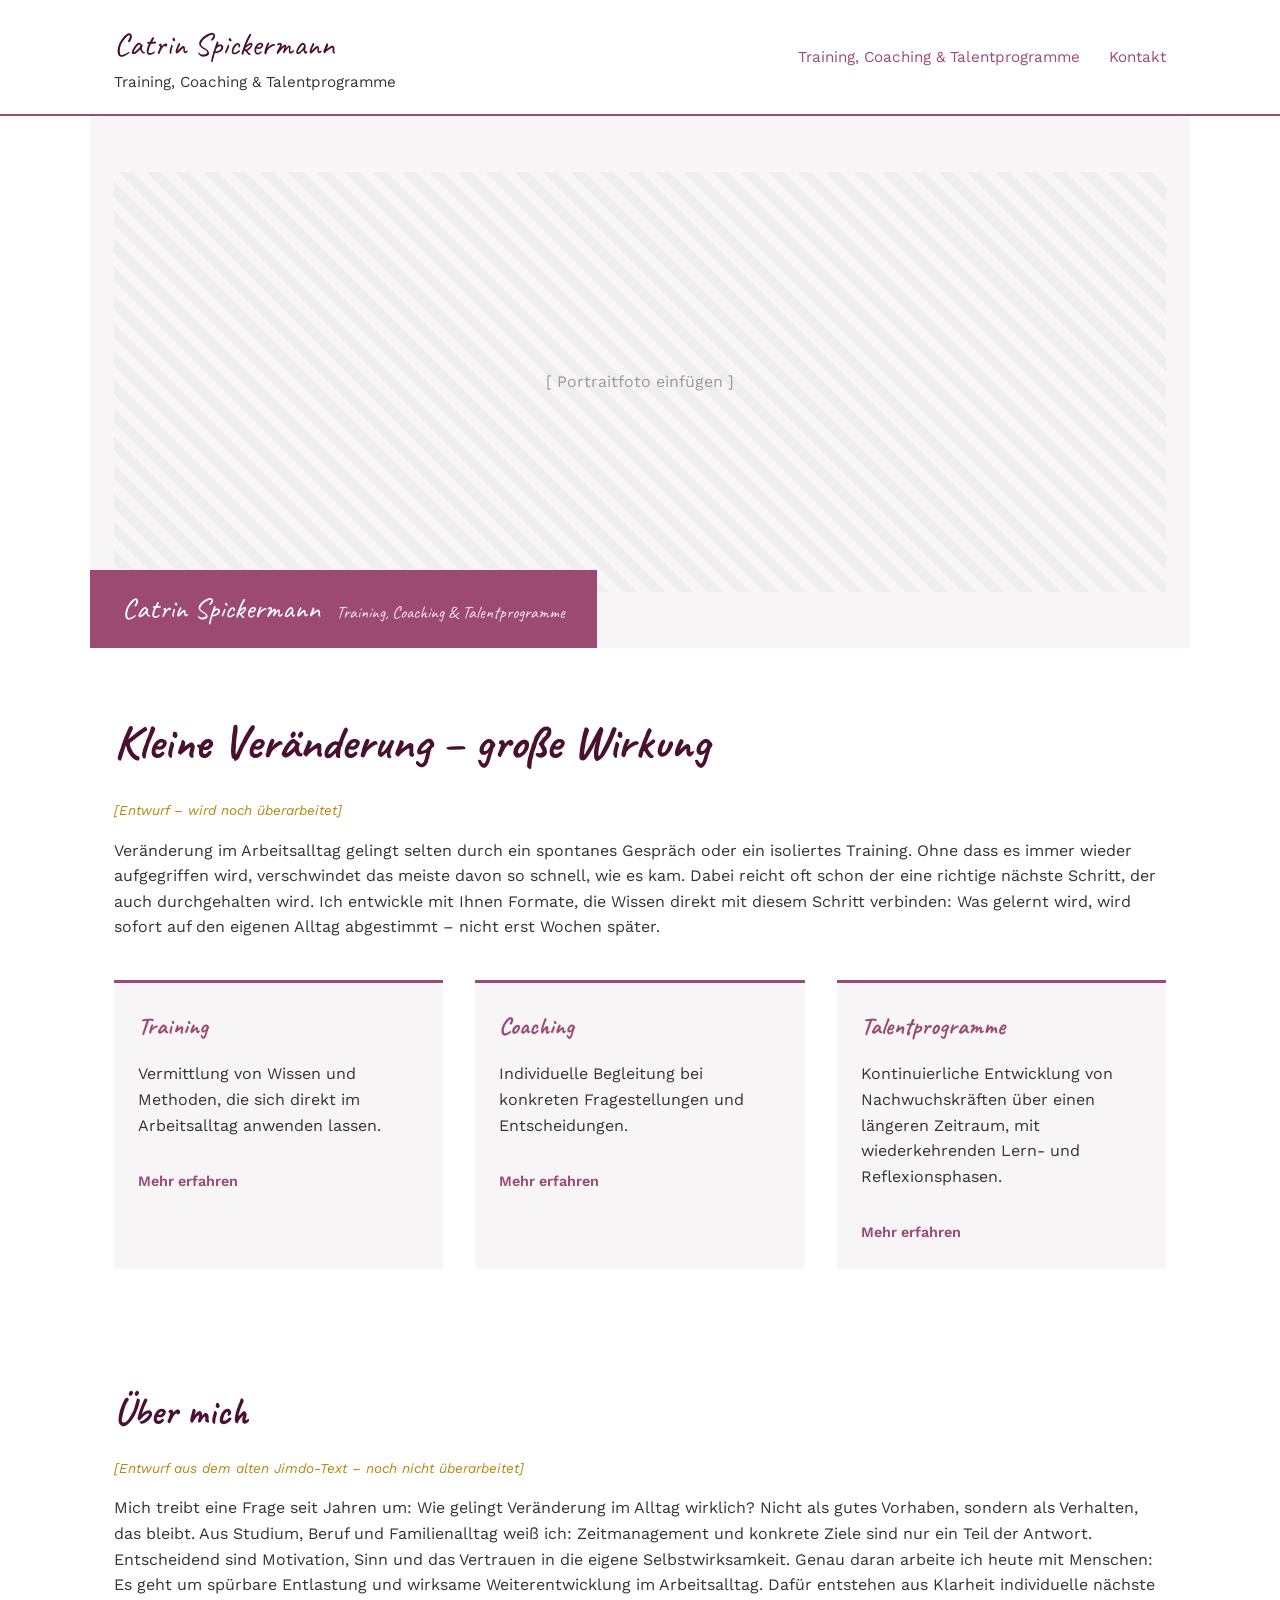
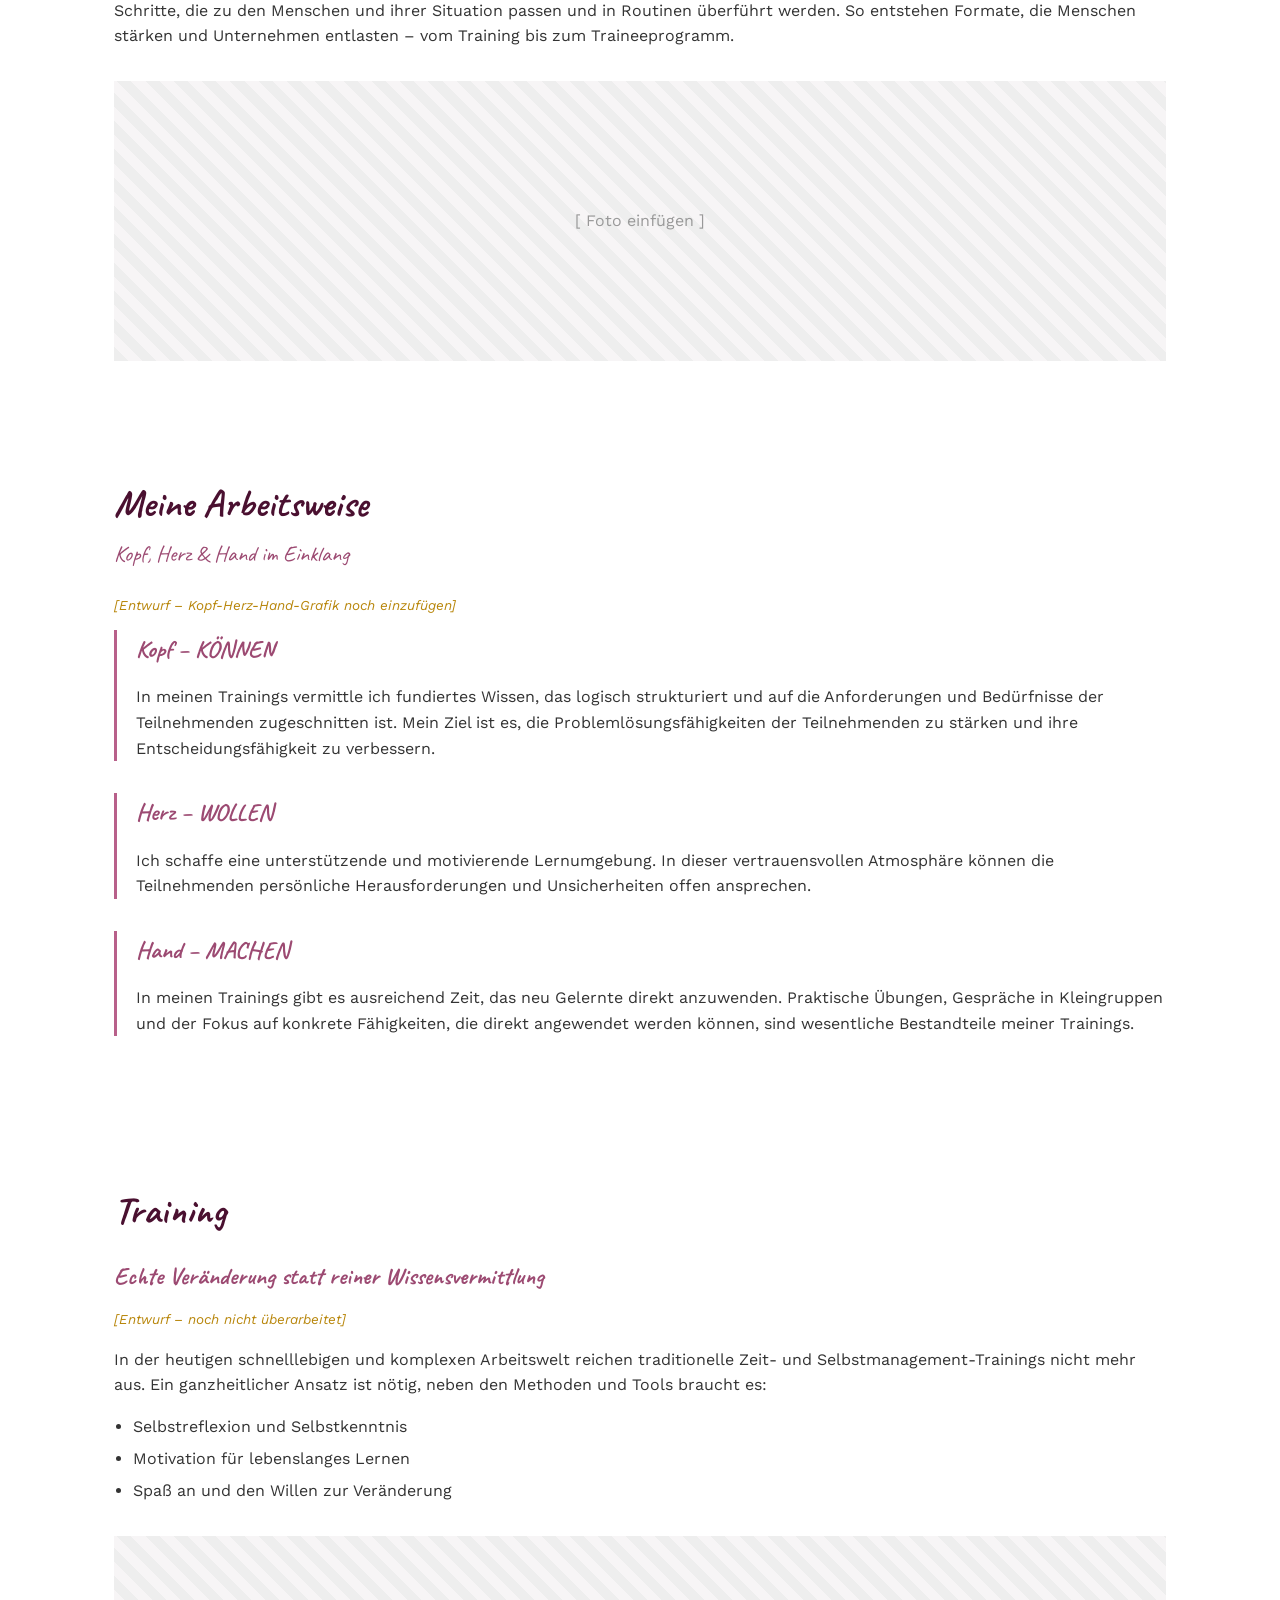
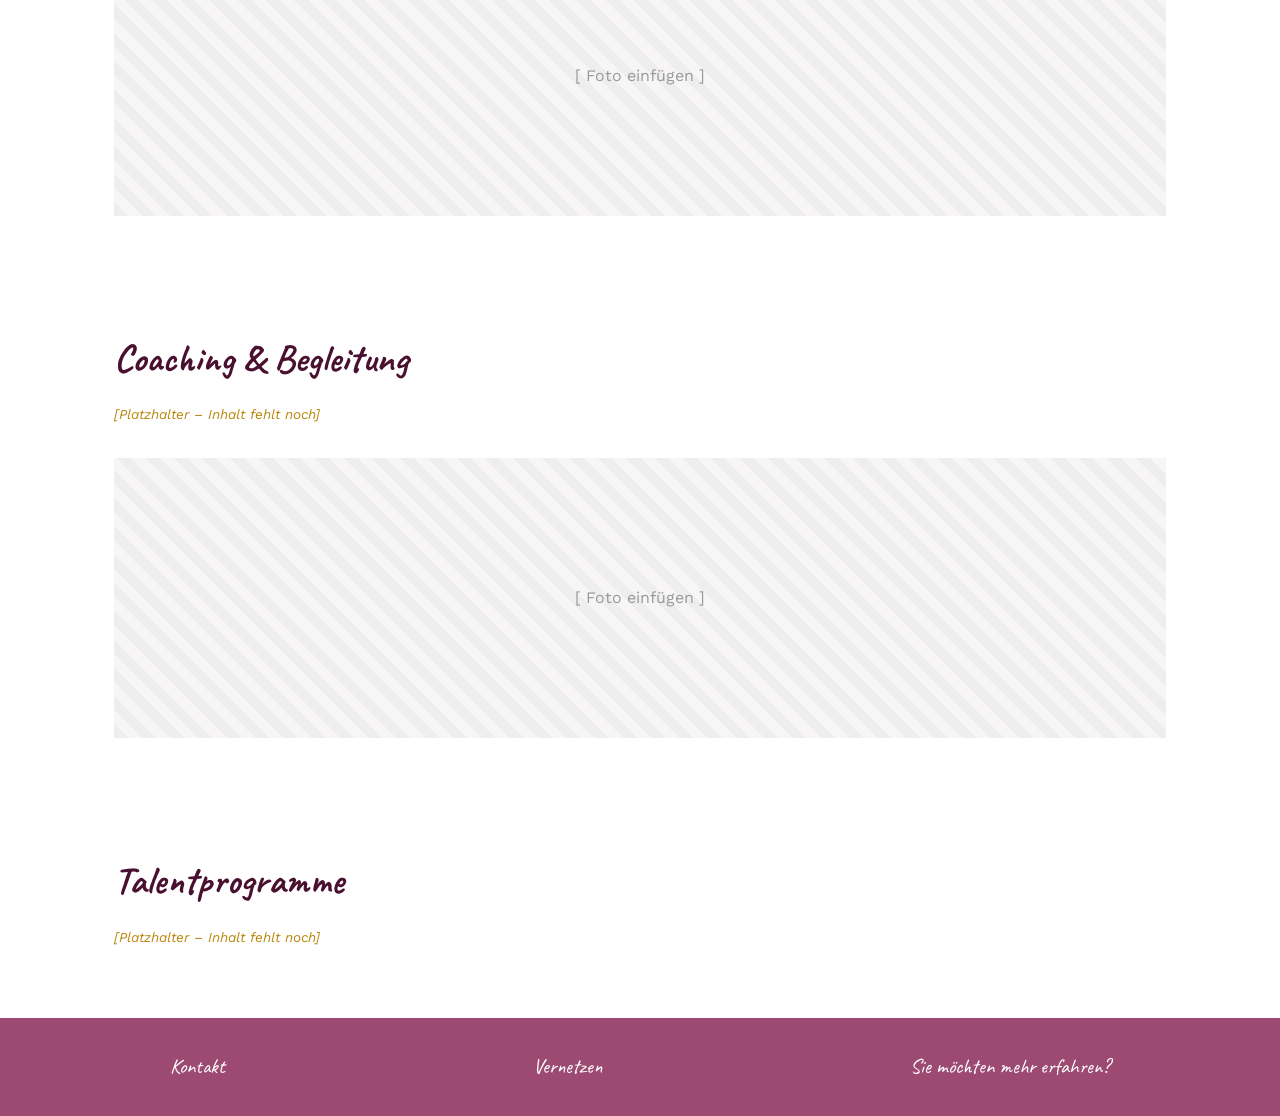
==== index.html @ 6b29d9f0 "Add files via upload" ====
<!DOCTYPE html>
<html lang="de">
<head>
<meta charset="UTF-8">
<meta name="viewport" content="width=device-width, initial-scale=1.0">
<title>Catrin Spickermann – Training, Coaching &amp; Talentprogramme</title>
<link rel="preconnect" href="https://fonts.googleapis.com">
<link rel="preconnect" href="https://fonts.gstatic.com" crossorigin>
<link href="https://fonts.googleapis.com/css2?family=Caveat:wght@600;700&family=Work+Sans:wght@400;500;600&display=swap" rel="stylesheet">
<link rel="stylesheet" href="style.css">
</head>
<body>

<header class="site-header">
  <div class="header-inner">
    <div class="logo">
      <span class="logo-name">Catrin Spickermann</span>
      <span class="logo-tagline">Training, Coaching &amp; Talentprogramme</span>
    </div>
    <nav>
      <a href="#angebot">Training, Coaching &amp; Talentprogramme</a>
      <a href="#kontakt">Kontakt</a>
    </nav>
  </div>
</header>

<section class="hero">
  <div class="hero-image-placeholder" aria-hidden="true">
    <span>[ Portraitfoto einfügen ]</span>
  </div>
  <div class="hero-caption">
    <span class="hero-name">Catrin Spickermann</span>
    <span class="hero-crumb">Training, Coaching &amp; Talentprogramme</span>
  </div>
</section>

<section class="intro" id="angebot">
  <h1>Kleine Veränderung – große Wirkung</h1>
  <p class="draft-note">[Entwurf – wird noch überarbeitet]</p>
  <p>
    Veränderung im Arbeitsalltag gelingt selten durch ein spontanes Gespräch oder ein isoliertes Training.
    Ohne dass es immer wieder aufgegriffen wird, verschwindet das meiste davon so schnell, wie es kam.
    Dabei reicht oft schon der eine richtige nächste Schritt, der auch durchgehalten wird.
    Ich entwickle mit Ihnen Formate, die Wissen direkt mit diesem Schritt verbinden:
    Was gelernt wird, wird sofort auf den eigenen Alltag abgestimmt – nicht erst Wochen später.
  </p>

  <div class="teaser-row">
    <div class="teaser">
      <h3>Training</h3>
      <p>Vermittlung von Wissen und Methoden, die sich direkt im Arbeitsalltag anwenden lassen.</p>
      <a href="#training">Mehr erfahren</a>
    </div>
    <div class="teaser">
      <h3>Coaching</h3>
      <p>Individuelle Begleitung bei konkreten Fragestellungen und Entscheidungen.</p>
      <a href="#coaching">Mehr erfahren</a>
    </div>
    <div class="teaser">
      <h3>Talentprogramme</h3>
      <p>Kontinuierliche Entwicklung von Nachwuchskräften über einen längeren Zeitraum, mit wiederkehrenden Lern- und Reflexionsphasen.</p>
      <a href="#talentprogramme">Mehr erfahren</a>
    </div>
  </div>
</section>

<section class="ueber-mich" id="ueber-mich">
  <h2>Über mich</h2>
  <p class="draft-note">[Entwurf aus dem alten Jimdo-Text – noch nicht überarbeitet]</p>
  <p>
    Mich treibt eine Frage seit Jahren um: Wie gelingt Veränderung im Alltag wirklich?
    Nicht als gutes Vorhaben, sondern als Verhalten, das bleibt.
    Aus Studium, Beruf und Familienalltag weiß ich: Zeitmanagement und konkrete Ziele sind nur ein Teil der Antwort.
    Entscheidend sind Motivation, Sinn und das Vertrauen in die eigene Selbstwirksamkeit.
    Genau daran arbeite ich heute mit Menschen: Es geht um spürbare Entlastung und wirksame Weiterentwicklung im Arbeitsalltag.
    Dafür entstehen aus Klarheit individuelle nächste Schritte, die zu den Menschen und ihrer Situation passen und in Routinen überführt werden.
    So entstehen Formate, die Menschen stärken und Unternehmen entlasten – vom Training bis zum Traineeprogramm.
  </p>
  <div class="image-placeholder" aria-hidden="true"><span>[ Foto einfügen ]</span></div>
</section>

<section class="arbeitsweise" id="arbeitsweise">
  <h2>Meine Arbeitsweise</h2>
  <p class="subtitle">Kopf, Herz &amp; Hand im Einklang</p>
  <p class="draft-note">[Entwurf – Kopf-Herz-Hand-Grafik noch einzufügen]</p>

  <div class="khh-block">
    <h3>Kopf – KÖNNEN</h3>
    <p>In meinen Trainings vermittle ich fundiertes Wissen, das logisch strukturiert und auf die Anforderungen und Bedürfnisse der Teilnehmenden zugeschnitten ist. Mein Ziel ist es, die Problemlösungsfähigkeiten der Teilnehmenden zu stärken und ihre Entscheidungsfähigkeit zu verbessern.</p>
  </div>
  <div class="khh-block">
    <h3>Herz – WOLLEN</h3>
    <p>Ich schaffe eine unterstützende und motivierende Lernumgebung. In dieser vertrauensvollen Atmosphäre können die Teilnehmenden persönliche Herausforderungen und Unsicherheiten offen ansprechen.</p>
  </div>
  <div class="khh-block">
    <h3>Hand – MACHEN</h3>
    <p>In meinen Trainings gibt es ausreichend Zeit, das neu Gelernte direkt anzuwenden. Praktische Übungen, Gespräche in Kleingruppen und der Fokus auf konkrete Fähigkeiten, die direkt angewendet werden können, sind wesentliche Bestandteile meiner Trainings.</p>
  </div>
</section>

<section class="training" id="training">
  <h2>Training</h2>
  <h3>Echte Veränderung statt reiner Wissensvermittlung</h3>
  <p class="draft-note">[Entwurf – noch nicht überarbeitet]</p>
  <p>
    In der heutigen schnelllebigen und komplexen Arbeitswelt reichen traditionelle Zeit- und Selbstmanagement-Trainings nicht mehr aus.
    Ein ganzheitlicher Ansatz ist nötig, neben den Methoden und Tools braucht es:
  </p>
  <ul>
    <li>Selbstreflexion und Selbstkenntnis</li>
    <li>Motivation für lebenslanges Lernen</li>
    <li>Spaß an und den Willen zur Veränderung</li>
  </ul>
  <div class="image-placeholder" aria-hidden="true"><span>[ Foto einfügen ]</span></div>
</section>

<section class="coaching" id="coaching">
  <h2>Coaching &amp; Begleitung</h2>
  <p class="draft-note">[Platzhalter – Inhalt fehlt noch]</p>
  <div class="image-placeholder" aria-hidden="true"><span>[ Foto einfügen ]</span></div>
</section>

<section class="talentprogramme" id="talentprogramme">
  <h2>Talentprogramme</h2>
  <p class="draft-note">[Platzhalter – Inhalt fehlt noch]</p>
</section>

<footer class="site-footer" id="kontakt">
  <a href="#">Kontakt</a>
  <a href="#">Vernetzen</a>
  <a href="#">Sie möchten mehr erfahren?</a>
</footer>

</body>
</html>
---- style.css ----
:root {
  --plum: #4a1030;
  --mauve: #9c4a72;
  --mauve-light: #b8608a;
  --text: #333333;
  --bg: #ffffff;
  --bg-soft: #f7f5f6;
  --draft: #b8860b;
}

* { box-sizing: border-box; }

body {
  margin: 0;
  font-family: 'Work Sans', sans-serif;
  color: var(--text);
  background: var(--bg);
  line-height: 1.6;
}

h1, h2, h3 {
  font-family: 'Caveat', cursive;
  color: var(--plum);
  font-weight: 700;
  margin: 0 0 0.4em 0;
}

h1 { font-size: 3rem; }
h2 { font-size: 2.4rem; }
h3 { font-size: 1.5rem; color: var(--mauve); }

.draft-note {
  color: var(--draft);
  font-family: 'Work Sans', sans-serif;
  font-size: 0.85rem;
  font-style: italic;
  margin-bottom: 1em;
}

/* Header */
.site-header {
  border-bottom: 2px solid var(--mauve);
}
.header-inner {
  max-width: 1100px;
  margin: 0 auto;
  padding: 1.2rem 1.5rem;
  display: flex;
  justify-content: space-between;
  align-items: center;
  flex-wrap: wrap;
  gap: 1rem;
}
.logo-name {
  display: block;
  font-family: 'Caveat', cursive;
  font-size: 2rem;
  color: var(--plum);
}
.logo-tagline {
  display: block;
  font-size: 0.95rem;
  color: var(--text);
}
nav a {
  color: var(--mauve);
  text-decoration: none;
  margin-left: 1.5rem;
  font-size: 0.95rem;
}
nav a:first-child { margin-left: 0; }
nav a:hover { text-decoration: underline; }

/* Hero */
.hero {
  position: relative;
  background: var(--bg-soft);
}
.hero-image-placeholder {
  height: 420px;
  display: flex;
  align-items: center;
  justify-content: center;
  background: repeating-linear-gradient(45deg, #eee, #eee 10px, #f7f5f6 10px, #f7f5f6 20px);
  color: #999;
  font-family: 'Work Sans', sans-serif;
}
.hero-caption {
  position: absolute;
  bottom: 0;
  left: 0;
  background: var(--mauve);
  color: white;
  padding: 1rem 2rem;
  display: flex;
  gap: 1rem;
  align-items: baseline;
  font-family: 'Caveat', cursive;
}
.hero-name { font-size: 1.8rem; }
.hero-crumb { font-size: 1.1rem; opacity: 0.85; }

/* Generic sections */
section {
  max-width: 1100px;
  margin: 0 auto;
  padding: 3.5rem 1.5rem;
}
.intro { text-align: left; }
.subtitle {
  font-family: 'Caveat', cursive;
  color: var(--mauve);
  font-size: 1.4rem;
  margin-top: -0.6em;
}

/* Teaser row */
.teaser-row {
  display: flex;
  gap: 2rem;
  margin-top: 2.5rem;
  flex-wrap: wrap;
}
.teaser {
  flex: 1 1 260px;
  background: var(--bg-soft);
  border-top: 3px solid var(--mauve);
  padding: 1.5rem;
}
.teaser h3 { margin-bottom: 0.5em; }
.teaser a {
  display: inline-block;
  margin-top: 1rem;
  color: var(--mauve);
  font-weight: 600;
  text-decoration: none;
  font-size: 0.9rem;
}
.teaser a:hover { text-decoration: underline; }

/* Kopf-Herz-Hand blocks */
.khh-block {
  margin-bottom: 2rem;
  padding-left: 1.2rem;
  border-left: 3px solid var(--mauve-light);
}

/* Image placeholders within sections */
.image-placeholder {
  height: 280px;
  margin-top: 2rem;
  display: flex;
  align-items: center;
  justify-content: center;
  background: repeating-linear-gradient(45deg, #eee, #eee 10px, #f7f5f6 10px, #f7f5f6 20px);
  color: #999;
}

ul { padding-left: 1.2rem; }
li { margin-bottom: 0.4em; }

/* Footer */
.site-footer {
  background: var(--mauve);
  color: white;
  display: flex;
  justify-content: space-around;
  flex-wrap: wrap;
  gap: 1rem;
  padding: 2rem 1.5rem;
  font-family: 'Caveat', cursive;
  font-size: 1.3rem;
}
.site-footer a {
  color: white;
  text-decoration: none;
}
.site-footer a:hover { text-decoration: underline; }

/* Responsive */
@media (max-width: 640px) {
  h1 { font-size: 2.2rem; }
  h2 { font-size: 1.9rem; }
  .hero-caption {
    flex-direction: column;
    gap: 0.2rem;
  }
}
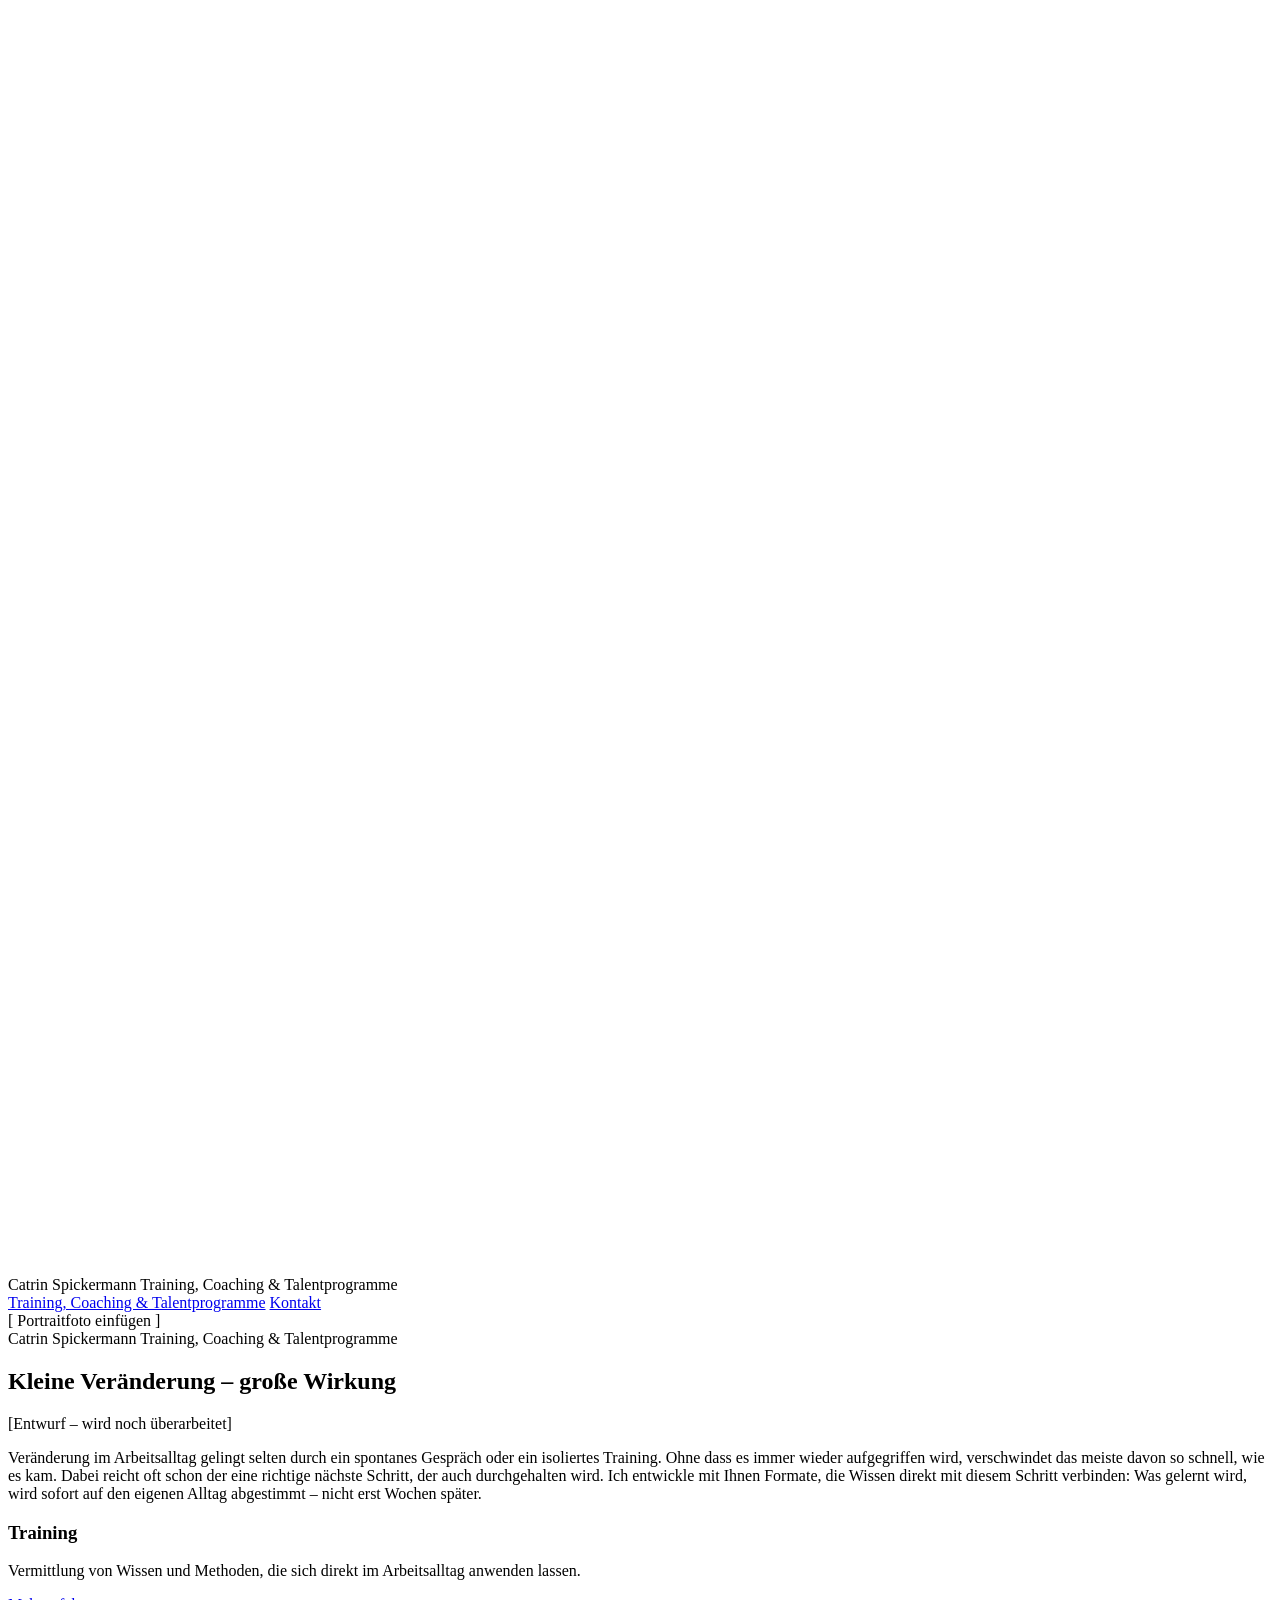
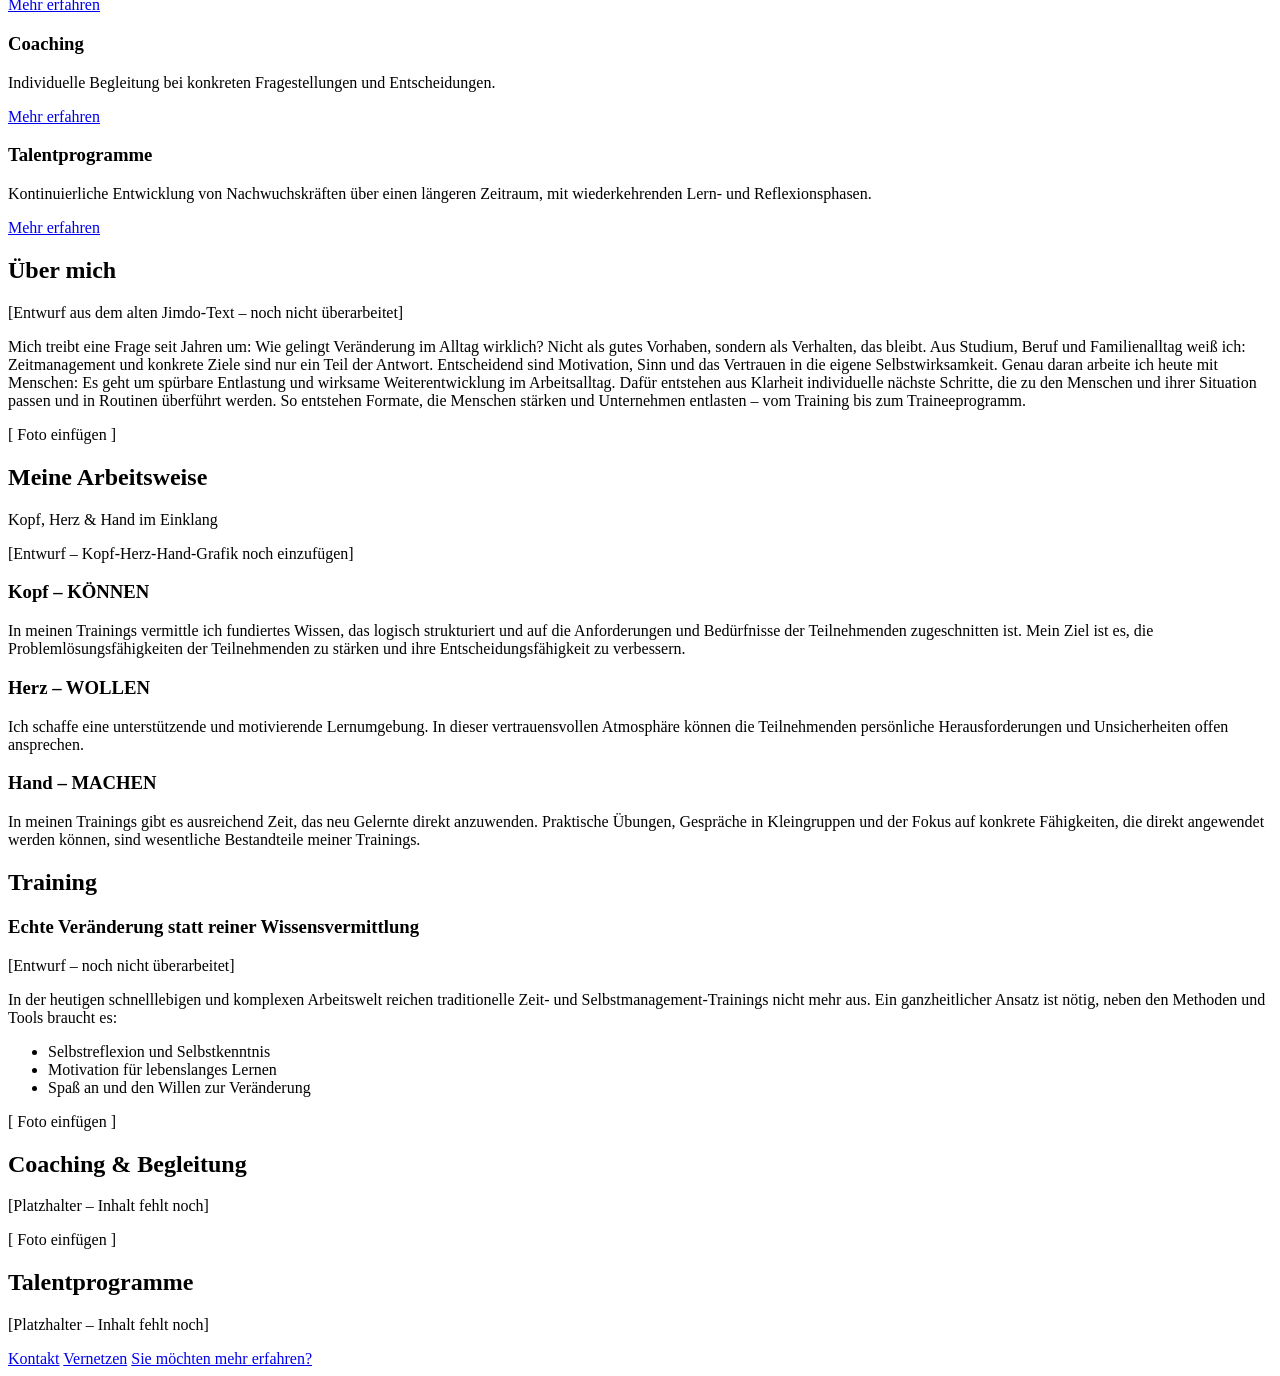
==== commit 3e682d6f: "Rename index (3).html to index.html" ====
--- a/index.html
+++ b/index.html
@@ -6,7 +6,7 @@
 <title>Catrin Spickermann – Training, Coaching &amp; Talentprogramme</title>
 <link rel="preconnect" href="https://fonts.googleapis.com">
 <link rel="preconnect" href="https://fonts.gstatic.com" crossorigin>
-<link href="https://fonts.googleapis.com/css2?family=Caveat:wght@600;700&family=Work+Sans:wght@400;500;600&display=swap" rel="stylesheet">
+<link href="https://fonts.googleapis.com/css2?family=Allura&family=Caveat:wght@600;700&family=Work+Sans:wght@400;500;600&display=swap" rel="stylesheet">
 <link rel="stylesheet" href="style.css">
 </head>
 <body>
@@ -14,8 +14,17 @@
 <header class="site-header">
   <div class="header-inner">
     <div class="logo">
-      <span class="logo-name">Catrin Spickermann</span>
-      <span class="logo-tagline">Training, Coaching &amp; Talentprogramme</span>
+      <svg class="logo-mark" viewBox="0 0 100 100" xmlns="http://www.w3.org/2000/svg" aria-hidden="true">
+        <g fill="none" stroke-width="6" stroke-linecap="round">
+          <path stroke="var(--plum)" d="M50 12 C 20 12, 20 55, 50 55 C 80 55, 80 12, 50 12 Z"/>
+          <path stroke="var(--mauve)" d="M50 12 C 50 42, 14 62, 29 88 C 44 114, 74 96, 74 66 C 74 42, 63 22, 50 12 Z" transform="rotate(120 50 55)"/>
+          <path stroke="var(--mauve-light)" d="M50 12 C 50 42, 14 62, 29 88 C 44 114, 74 96, 74 66 C 74 42, 63 22, 50 12 Z" transform="rotate(240 50 55)"/>
+        </g>
+      </svg>
+      <span class="logo-text">
+        <span class="logo-name">Catrin Spickermann</span>
+        <span class="logo-tagline">Training, Coaching &amp; Talentprogramme</span>
+      </span>
     </div>
     <nav>
       <a href="#angebot">Training, Coaching &amp; Talentprogramme</a>
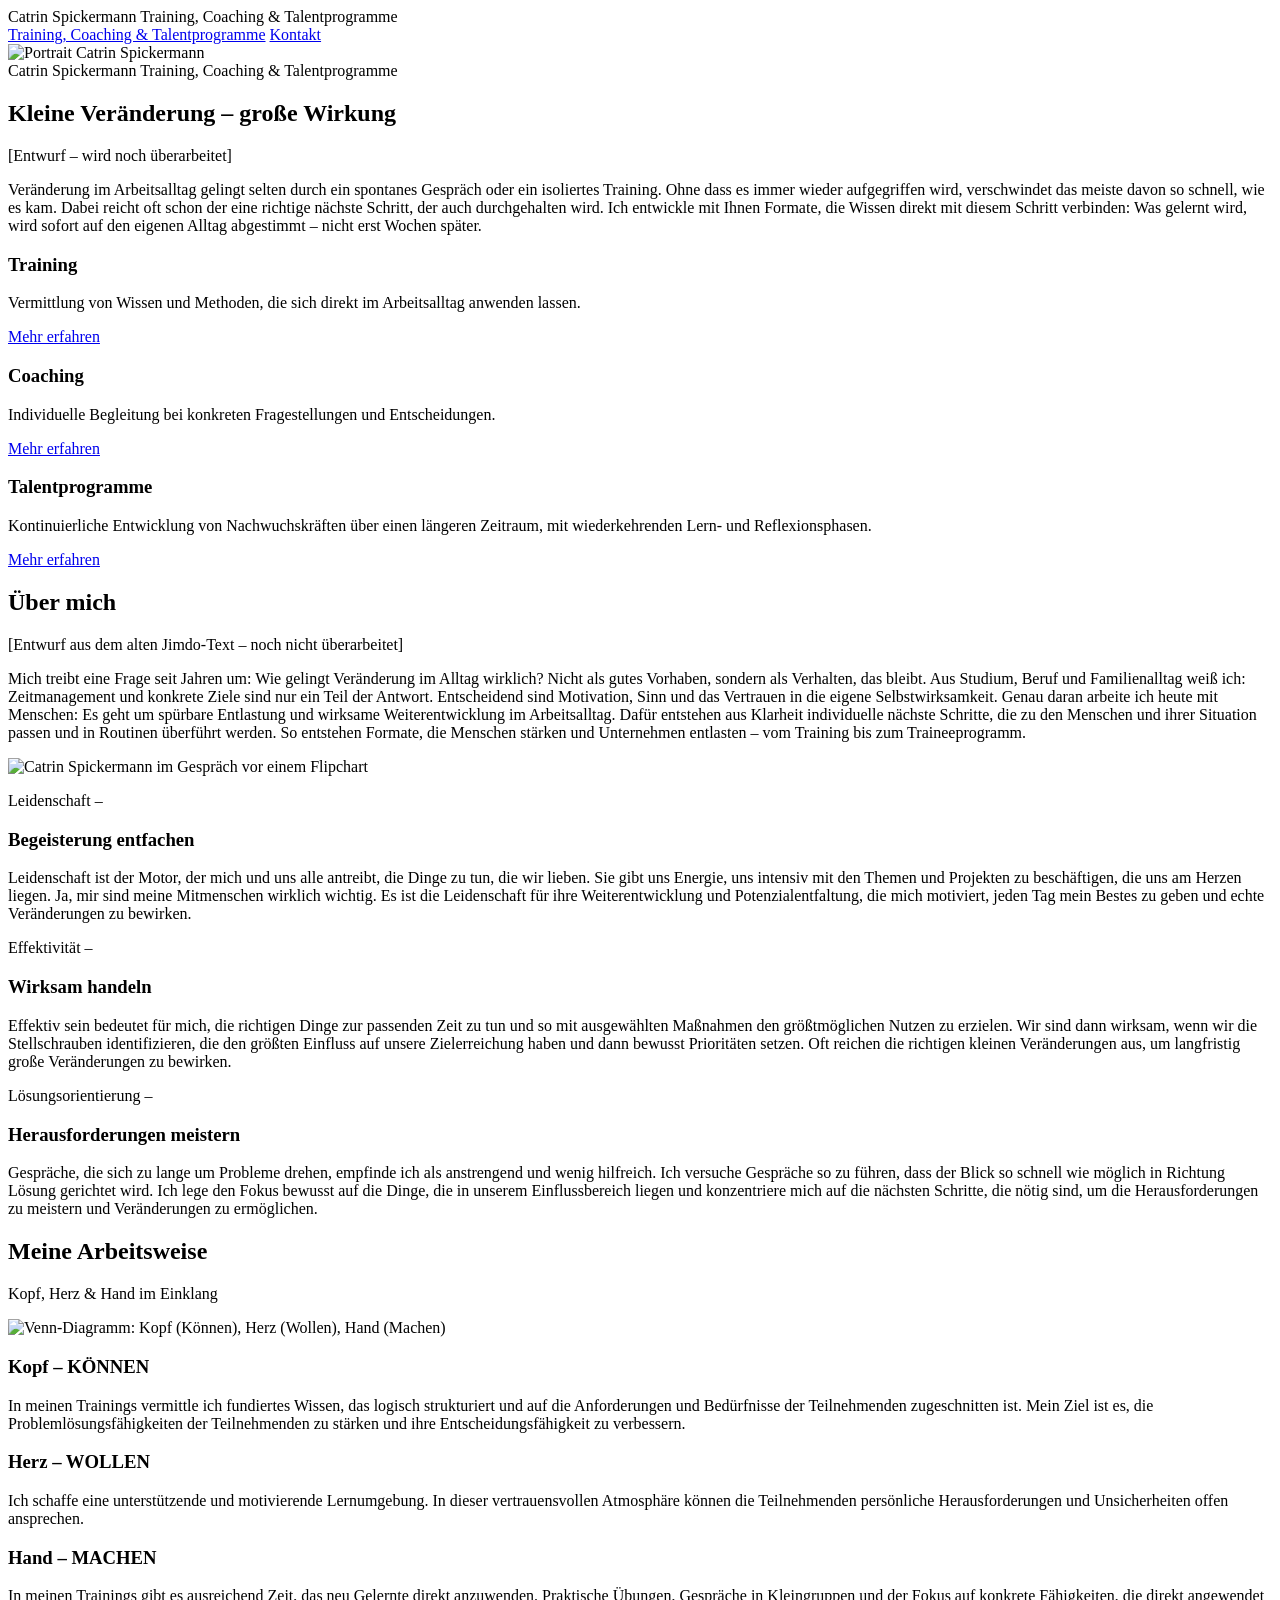
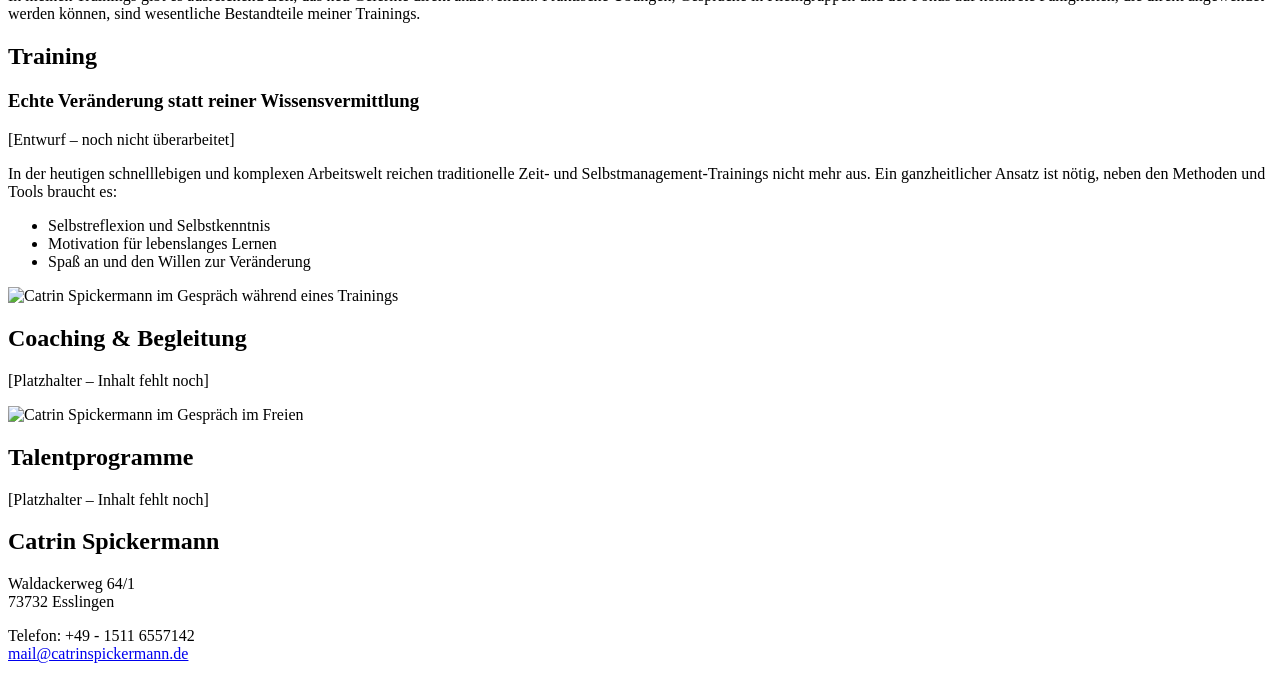
==== commit 998c09be: "Rename index (4).html to index.html" ====
--- a/index.html
+++ b/index.html
@@ -6,7 +6,7 @@
 <title>Catrin Spickermann – Training, Coaching &amp; Talentprogramme</title>
 <link rel="preconnect" href="https://fonts.googleapis.com">
 <link rel="preconnect" href="https://fonts.gstatic.com" crossorigin>
-<link href="https://fonts.googleapis.com/css2?family=Allura&family=Caveat:wght@600;700&family=Work+Sans:wght@400;500;600&display=swap" rel="stylesheet">
+<link href="https://fonts.googleapis.com/css2?family=Caveat:wght@600;700&family=Crimson+Text:ital@0;1&family=Quicksand:wght@400;500;600;700&display=swap" rel="stylesheet">
 <link rel="stylesheet" href="style.css">
 </head>
 <body>
@@ -14,13 +14,6 @@
 <header class="site-header">
   <div class="header-inner">
     <div class="logo">
-      <svg class="logo-mark" viewBox="0 0 100 100" xmlns="http://www.w3.org/2000/svg" aria-hidden="true">
-        <g fill="none" stroke-width="6" stroke-linecap="round">
-          <path stroke="var(--plum)" d="M50 12 C 20 12, 20 55, 50 55 C 80 55, 80 12, 50 12 Z"/>
-          <path stroke="var(--mauve)" d="M50 12 C 50 42, 14 62, 29 88 C 44 114, 74 96, 74 66 C 74 42, 63 22, 50 12 Z" transform="rotate(120 50 55)"/>
-          <path stroke="var(--mauve-light)" d="M50 12 C 50 42, 14 62, 29 88 C 44 114, 74 96, 74 66 C 74 42, 63 22, 50 12 Z" transform="rotate(240 50 55)"/>
-        </g>
-      </svg>
       <span class="logo-text">
         <span class="logo-name">Catrin Spickermann</span>
         <span class="logo-tagline">Training, Coaching &amp; Talentprogramme</span>
@@ -34,9 +27,7 @@
 </header>
 
 <section class="hero">
-  <div class="hero-image-placeholder" aria-hidden="true">
-    <span>[ Portraitfoto einfügen ]</span>
-  </div>
+  <img class="hero-image" src="images/hero.jpg" alt="Portrait Catrin Spickermann">
   <div class="hero-caption">
     <span class="hero-name">Catrin Spickermann</span>
     <span class="hero-crumb">Training, Coaching &amp; Talentprogramme</span>
@@ -85,13 +76,31 @@
     Dafür entstehen aus Klarheit individuelle nächste Schritte, die zu den Menschen und ihrer Situation passen und in Routinen überführt werden.
     So entstehen Formate, die Menschen stärken und Unternehmen entlasten – vom Training bis zum Traineeprogramm.
   </p>
-  <div class="image-placeholder" aria-hidden="true"><span>[ Foto einfügen ]</span></div>
+  <img class="section-image" src="images/ueber-mich.jpg" alt="Catrin Spickermann im Gespräch vor einem Flipchart">
+
+  <div class="value-row">
+    <div class="value">
+      <p class="eyebrow">Leidenschaft –</p>
+      <h3>Begeisterung entfachen</h3>
+      <p>Leidenschaft ist der Motor, der mich und uns alle antreibt, die Dinge zu tun, die wir lieben. Sie gibt uns Energie, uns intensiv mit den Themen und Projekten zu beschäftigen, die uns am Herzen liegen. Ja, mir sind meine Mitmenschen wirklich wichtig. Es ist die Leidenschaft für ihre Weiterentwicklung und Potenzialentfaltung, die mich motiviert, jeden Tag mein Bestes zu geben und echte Veränderungen zu bewirken.</p>
+    </div>
+    <div class="value">
+      <p class="eyebrow">Effektivität –</p>
+      <h3>Wirksam handeln</h3>
+      <p>Effektiv sein bedeutet für mich, die richtigen Dinge zur passenden Zeit zu tun und so mit ausgewählten Maßnahmen den größtmöglichen Nutzen zu erzielen. Wir sind dann wirksam, wenn wir die Stellschrauben identifizieren, die den größten Einfluss auf unsere Zielerreichung haben und dann bewusst Prioritäten setzen. Oft reichen die richtigen kleinen Veränderungen aus, um langfristig große Veränderungen zu bewirken.</p>
+    </div>
+    <div class="value">
+      <p class="eyebrow">Lösungsorientierung –</p>
+      <h3>Herausforderungen meistern</h3>
+      <p>Gespräche, die sich zu lange um Probleme drehen, empfinde ich als anstrengend und wenig hilfreich. Ich versuche Gespräche so zu führen, dass der Blick so schnell wie möglich in Richtung Lösung gerichtet wird. Ich lege den Fokus bewusst auf die Dinge, die in unserem Einflussbereich liegen und konzentriere mich auf die nächsten Schritte, die nötig sind, um die Herausforderungen zu meistern und Veränderungen zu ermöglichen.</p>
+    </div>
+  </div>
 </section>
 
 <section class="arbeitsweise" id="arbeitsweise">
   <h2>Meine Arbeitsweise</h2>
   <p class="subtitle">Kopf, Herz &amp; Hand im Einklang</p>
-  <p class="draft-note">[Entwurf – Kopf-Herz-Hand-Grafik noch einzufügen]</p>
+  <img class="khh-image" src="images/kopf-herz-hand.jpg" alt="Venn-Diagramm: Kopf (Können), Herz (Wollen), Hand (Machen)">
 
   <div class="khh-block">
     <h3>Kopf – KÖNNEN</h3>
@@ -120,13 +129,13 @@
     <li>Motivation für lebenslanges Lernen</li>
     <li>Spaß an und den Willen zur Veränderung</li>
   </ul>
-  <div class="image-placeholder" aria-hidden="true"><span>[ Foto einfügen ]</span></div>
+  <img class="section-image" src="images/training.jpg" alt="Catrin Spickermann im Gespräch während eines Trainings">
 </section>
 
 <section class="coaching" id="coaching">
   <h2>Coaching &amp; Begleitung</h2>
   <p class="draft-note">[Platzhalter – Inhalt fehlt noch]</p>
-  <div class="image-placeholder" aria-hidden="true"><span>[ Foto einfügen ]</span></div>
+  <img class="section-image" src="images/coaching.jpg" alt="Catrin Spickermann im Gespräch im Freien">
 </section>
 
 <section class="talentprogramme" id="talentprogramme">
@@ -135,9 +144,12 @@
 </section>
 
 <footer class="site-footer" id="kontakt">
-  <a href="#">Kontakt</a>
-  <a href="#">Vernetzen</a>
-  <a href="#">Sie möchten mehr erfahren?</a>
+  <div class="contact-card">
+    <h2>Catrin Spickermann</h2>
+    <p>Waldackerweg 64/1<br>73732 Esslingen</p>
+    <p>Telefon: +49 - 1511 6557142<br>
+    <a href="mailto:mail@catrinspickermann.de">mail@catrinspickermann.de</a></p>
+  </div>
 </footer>
 
 </body>
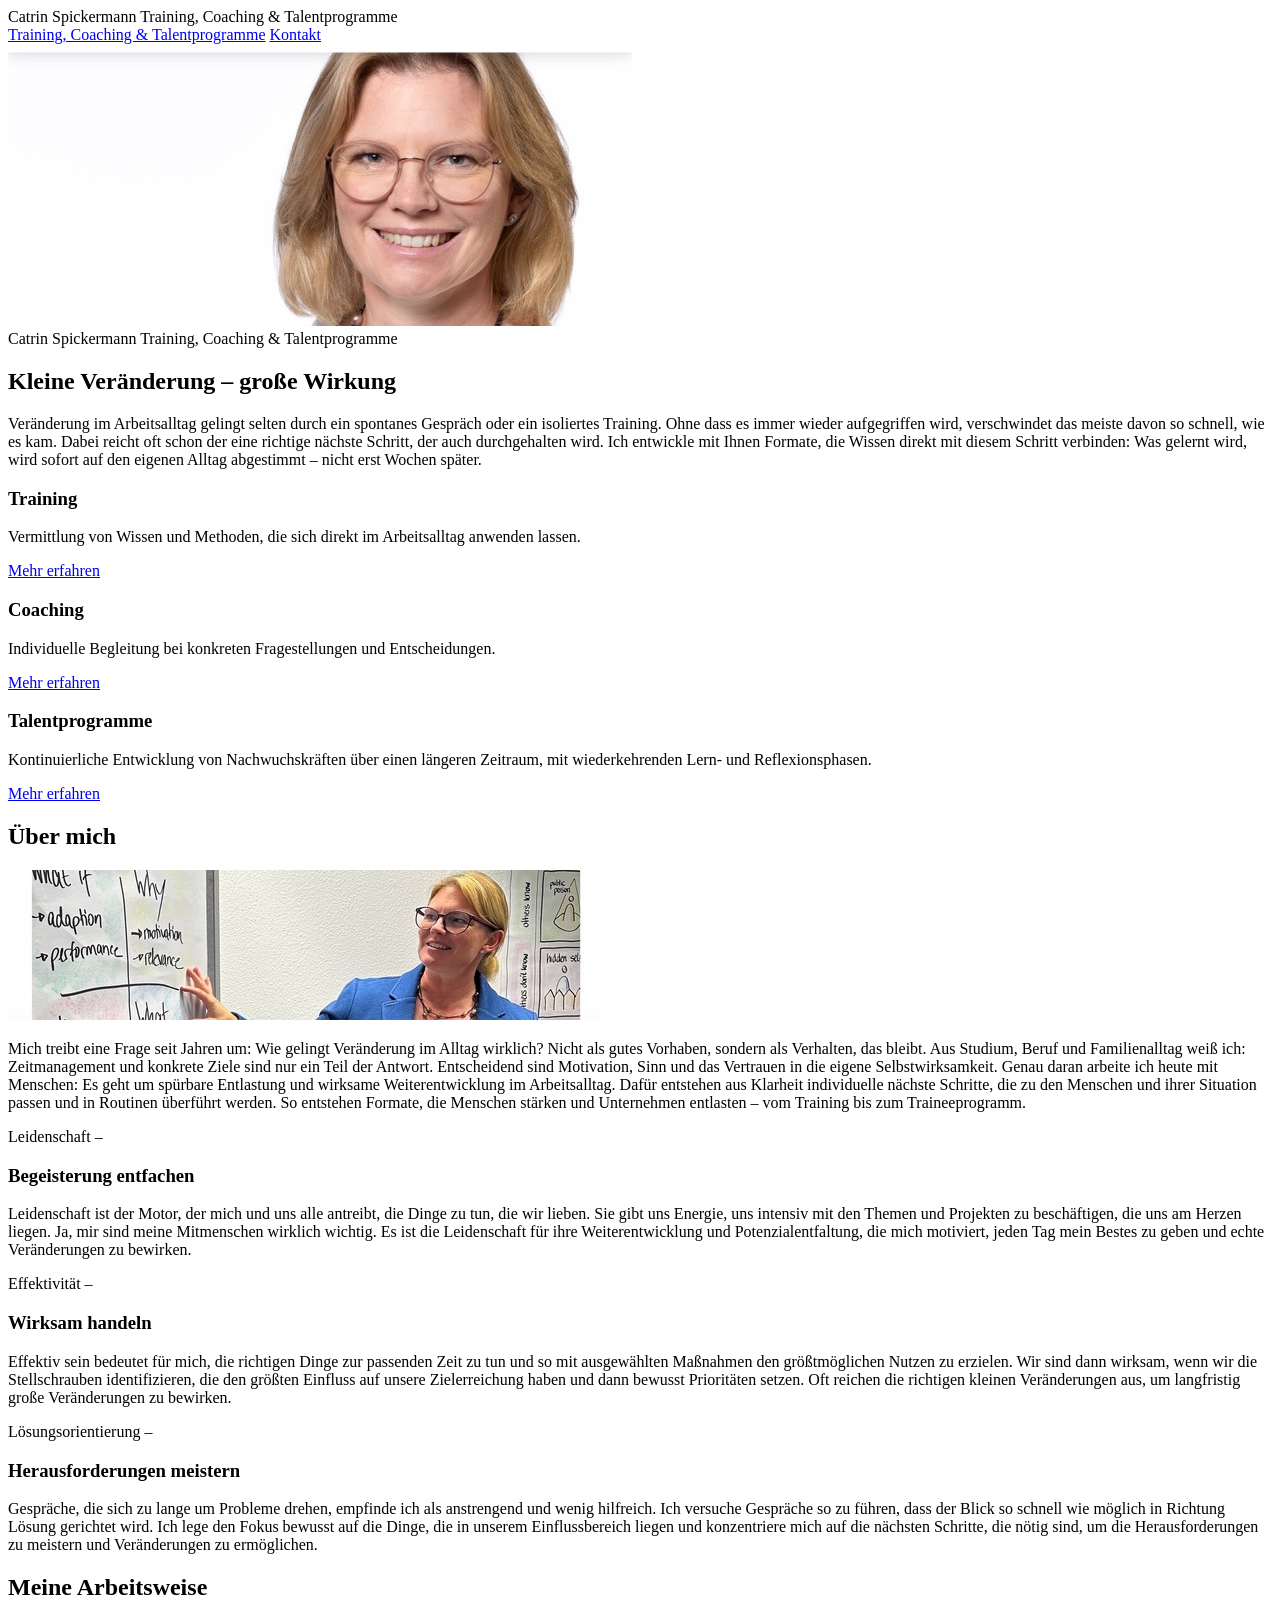
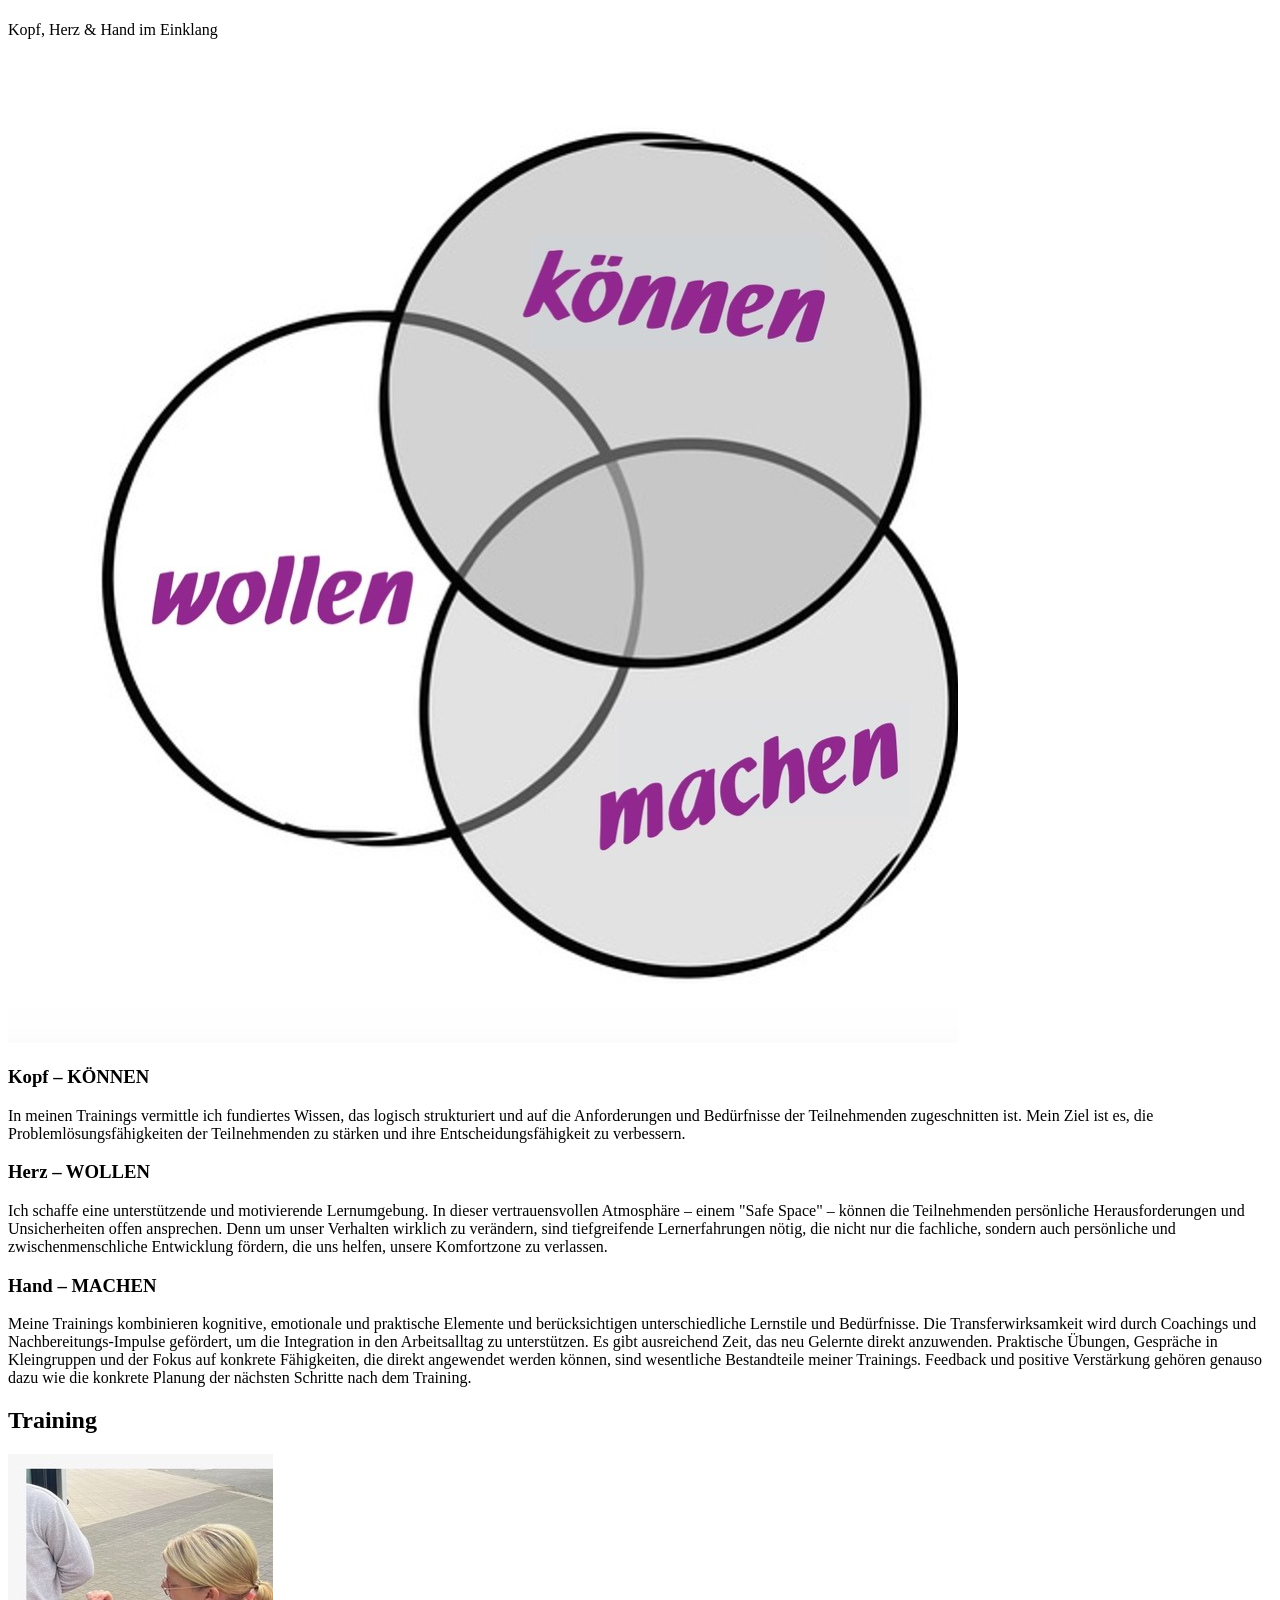
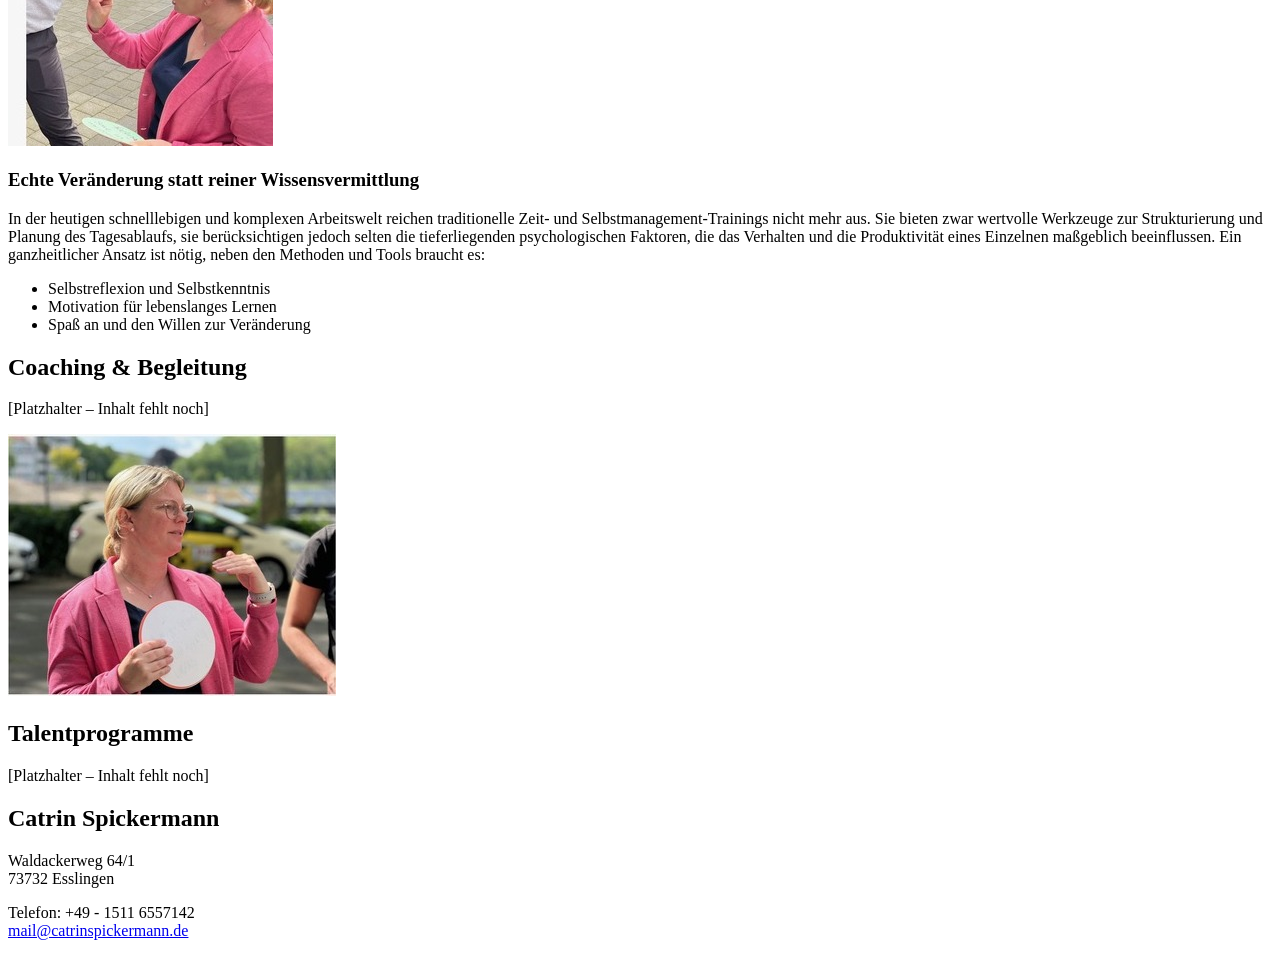
==== commit 4e09c61c: "Rename index (5).html to index.html" ====
--- a/index.html
+++ b/index.html
@@ -27,7 +27,7 @@
 </header>
 
 <section class="hero">
-  <img class="hero-image" src="images/hero.jpg" alt="Portrait Catrin Spickermann">
+  <img class="hero-image" src="[data-uri]" alt="Portrait Catrin Spickermann">
   <div class="hero-caption">
     <span class="hero-name">Catrin Spickermann</span>
     <span class="hero-crumb">Training, Coaching &amp; Talentprogramme</span>
@@ -36,7 +36,6 @@
 
 <section class="intro" id="angebot">
   <h1>Kleine Veränderung – große Wirkung</h1>
-  <p class="draft-note">[Entwurf – wird noch überarbeitet]</p>
   <p>
     Veränderung im Arbeitsalltag gelingt selten durch ein spontanes Gespräch oder ein isoliertes Training.
     Ohne dass es immer wieder aufgegriffen wird, verschwindet das meiste davon so schnell, wie es kam.
@@ -66,7 +65,7 @@
 
 <section class="ueber-mich" id="ueber-mich">
   <h2>Über mich</h2>
-  <p class="draft-note">[Entwurf aus dem alten Jimdo-Text – noch nicht überarbeitet]</p>
+  <img class="section-image" src="[data-uri]" alt="Catrin Spickermann im Gespräch vor einem Flipchart">
   <p>
     Mich treibt eine Frage seit Jahren um: Wie gelingt Veränderung im Alltag wirklich?
     Nicht als gutes Vorhaben, sondern als Verhalten, das bleibt.
@@ -76,7 +75,6 @@
     Dafür entstehen aus Klarheit individuelle nächste Schritte, die zu den Menschen und ihrer Situation passen und in Routinen überführt werden.
     So entstehen Formate, die Menschen stärken und Unternehmen entlasten – vom Training bis zum Traineeprogramm.
   </p>
-  <img class="section-image" src="images/ueber-mich.jpg" alt="Catrin Spickermann im Gespräch vor einem Flipchart">
 
   <div class="value-row">
     <div class="value">
@@ -100,28 +98,35 @@
 <section class="arbeitsweise" id="arbeitsweise">
   <h2>Meine Arbeitsweise</h2>
   <p class="subtitle">Kopf, Herz &amp; Hand im Einklang</p>
-  <img class="khh-image" src="images/kopf-herz-hand.jpg" alt="Venn-Diagramm: Kopf (Können), Herz (Wollen), Hand (Machen)">
 
-  <div class="khh-block">
-    <h3>Kopf – KÖNNEN</h3>
-    <p>In meinen Trainings vermittle ich fundiertes Wissen, das logisch strukturiert und auf die Anforderungen und Bedürfnisse der Teilnehmenden zugeschnitten ist. Mein Ziel ist es, die Problemlösungsfähigkeiten der Teilnehmenden zu stärken und ihre Entscheidungsfähigkeit zu verbessern.</p>
+  <div class="khh-layout">
+  <img class="khh-image" src="[data-uri]" alt="Venn-Diagramm: Kopf (Können), Herz (Wollen), Hand (Machen)">
+
+  <div class="khh-text">
+    <div class="khh-block">
+      <h3>Kopf – KÖNNEN</h3>
+      <p>In meinen Trainings vermittle ich fundiertes Wissen, das logisch strukturiert und auf die Anforderungen und Bedürfnisse der Teilnehmenden zugeschnitten ist. Mein Ziel ist es, die Problemlösungsfähigkeiten der Teilnehmenden zu stärken und ihre Entscheidungsfähigkeit zu verbessern.</p>
+    </div>
+    <div class="khh-block">
+      <h3>Herz – WOLLEN</h3>
+      <p>Ich schaffe eine unterstützende und motivierende Lernumgebung. In dieser vertrauensvollen Atmosphäre – einem "Safe Space" – können die Teilnehmenden persönliche Herausforderungen und Unsicherheiten offen ansprechen. Denn um unser Verhalten wirklich zu verändern, sind tiefgreifende Lernerfahrungen nötig, die nicht nur die fachliche, sondern auch persönliche und zwischenmenschliche Entwicklung fördern, die uns helfen, unsere Komfortzone zu verlassen.</p>
+    </div>
+    <div class="khh-block">
+      <h3>Hand – MACHEN</h3>
+      <p>Meine Trainings kombinieren kognitive, emotionale und praktische Elemente und berücksichtigen unterschiedliche Lernstile und Bedürfnisse. Die Transferwirksamkeit wird durch Coachings und Nachbereitungs-Impulse gefördert, um die Integration in den Arbeitsalltag zu unterstützen. Es gibt ausreichend Zeit, das neu Gelernte direkt anzuwenden. Praktische Übungen, Gespräche in Kleingruppen und der Fokus auf konkrete Fähigkeiten, die direkt angewendet werden können, sind wesentliche Bestandteile meiner Trainings. Feedback und positive Verstärkung gehören genauso dazu wie die konkrete Planung der nächsten Schritte nach dem Training.</p>
+    </div>
   </div>
-  <div class="khh-block">
-    <h3>Herz – WOLLEN</h3>
-    <p>Ich schaffe eine unterstützende und motivierende Lernumgebung. In dieser vertrauensvollen Atmosphäre können die Teilnehmenden persönliche Herausforderungen und Unsicherheiten offen ansprechen.</p>
-  </div>
-  <div class="khh-block">
-    <h3>Hand – MACHEN</h3>
-    <p>In meinen Trainings gibt es ausreichend Zeit, das neu Gelernte direkt anzuwenden. Praktische Übungen, Gespräche in Kleingruppen und der Fokus auf konkrete Fähigkeiten, die direkt angewendet werden können, sind wesentliche Bestandteile meiner Trainings.</p>
   </div>
 </section>
 
 <section class="training" id="training">
   <h2>Training</h2>
+  <img class="section-image" src="[data-uri]" alt="Catrin Spickermann im Gespräch während eines Trainings">
+
   <h3>Echte Veränderung statt reiner Wissensvermittlung</h3>
-  <p class="draft-note">[Entwurf – noch nicht überarbeitet]</p>
   <p>
     In der heutigen schnelllebigen und komplexen Arbeitswelt reichen traditionelle Zeit- und Selbstmanagement-Trainings nicht mehr aus.
+    Sie bieten zwar wertvolle Werkzeuge zur Strukturierung und Planung des Tagesablaufs, sie berücksichtigen jedoch selten die tieferliegenden psychologischen Faktoren, die das Verhalten und die Produktivität eines Einzelnen maßgeblich beeinflussen.
     Ein ganzheitlicher Ansatz ist nötig, neben den Methoden und Tools braucht es:
   </p>
   <ul>
@@ -129,13 +134,12 @@
     <li>Motivation für lebenslanges Lernen</li>
     <li>Spaß an und den Willen zur Veränderung</li>
   </ul>
-  <img class="section-image" src="images/training.jpg" alt="Catrin Spickermann im Gespräch während eines Trainings">
 </section>
 
 <section class="coaching" id="coaching">
   <h2>Coaching &amp; Begleitung</h2>
   <p class="draft-note">[Platzhalter – Inhalt fehlt noch]</p>
-  <img class="section-image" src="images/coaching.jpg" alt="Catrin Spickermann im Gespräch im Freien">
+  <img class="section-image" src="[data-uri]" alt="Catrin Spickermann im Gespräch im Freien">
 </section>
 
 <section class="talentprogramme" id="talentprogramme">
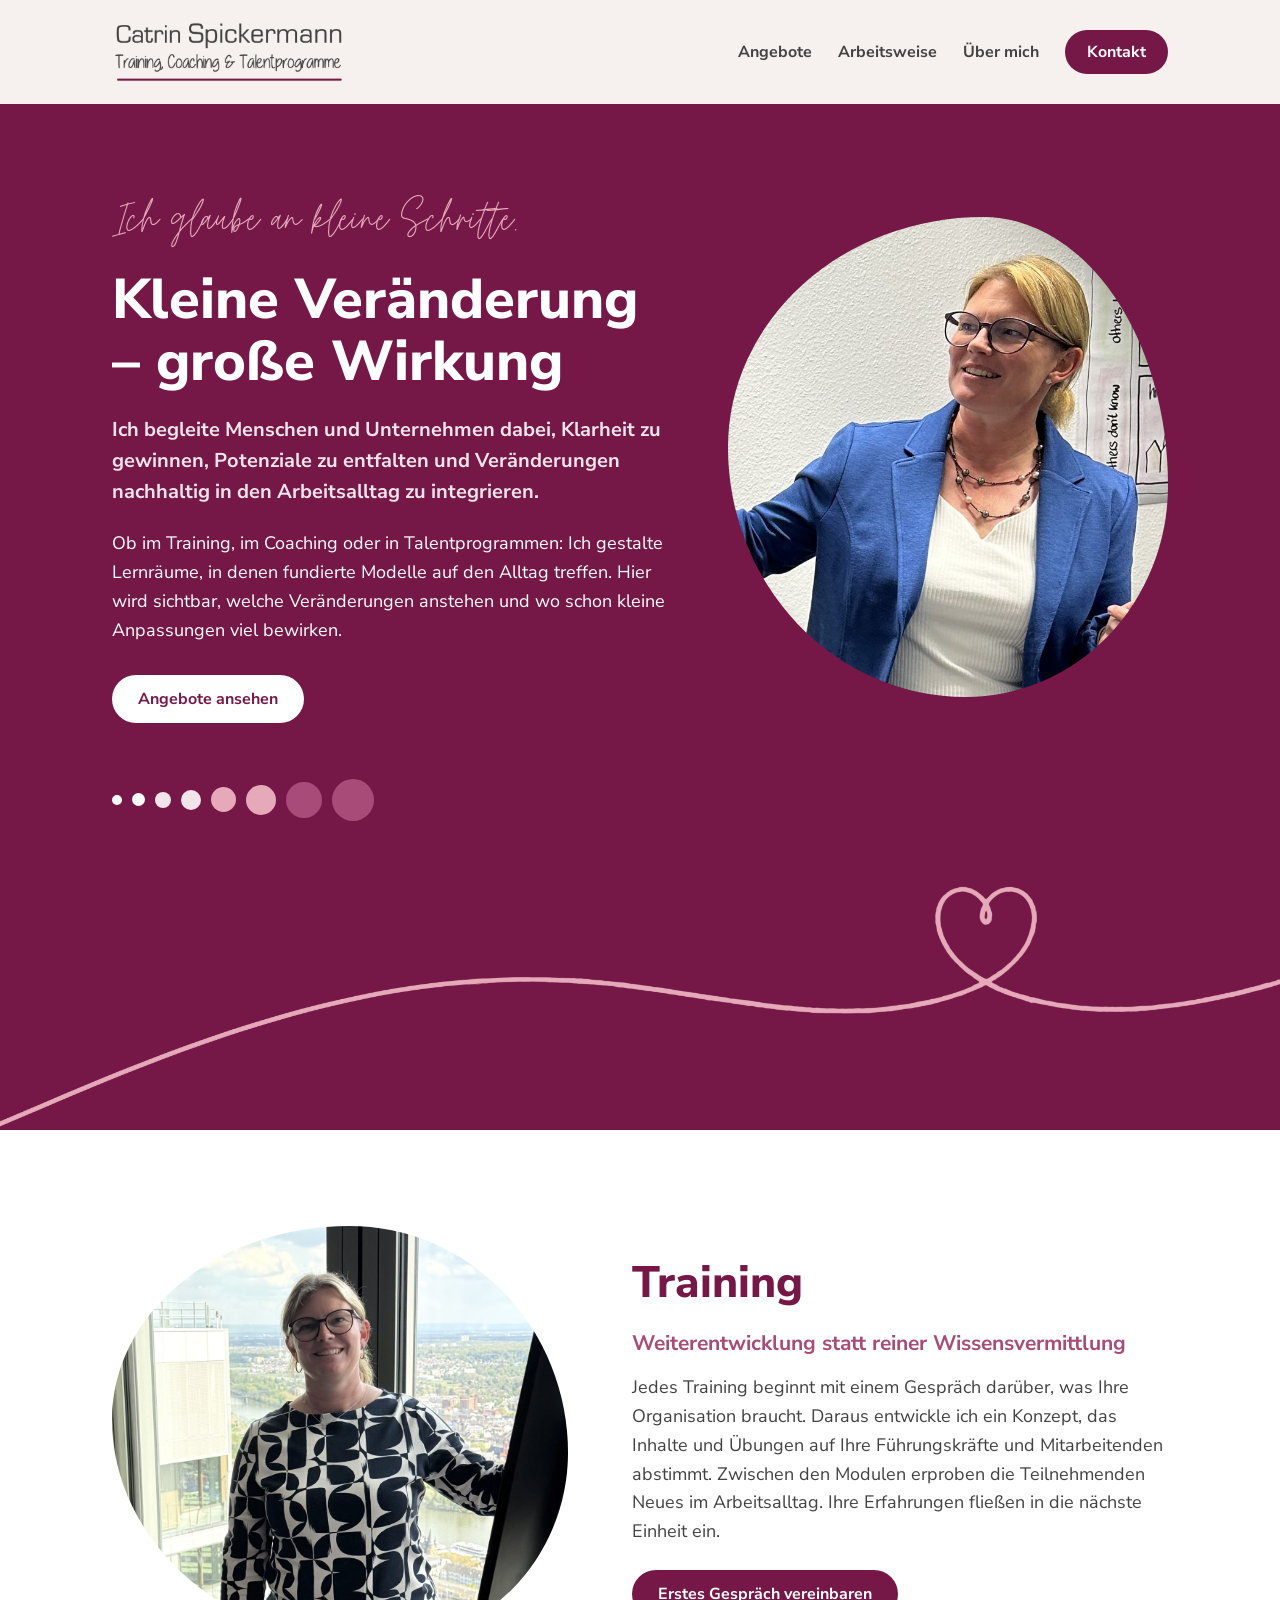
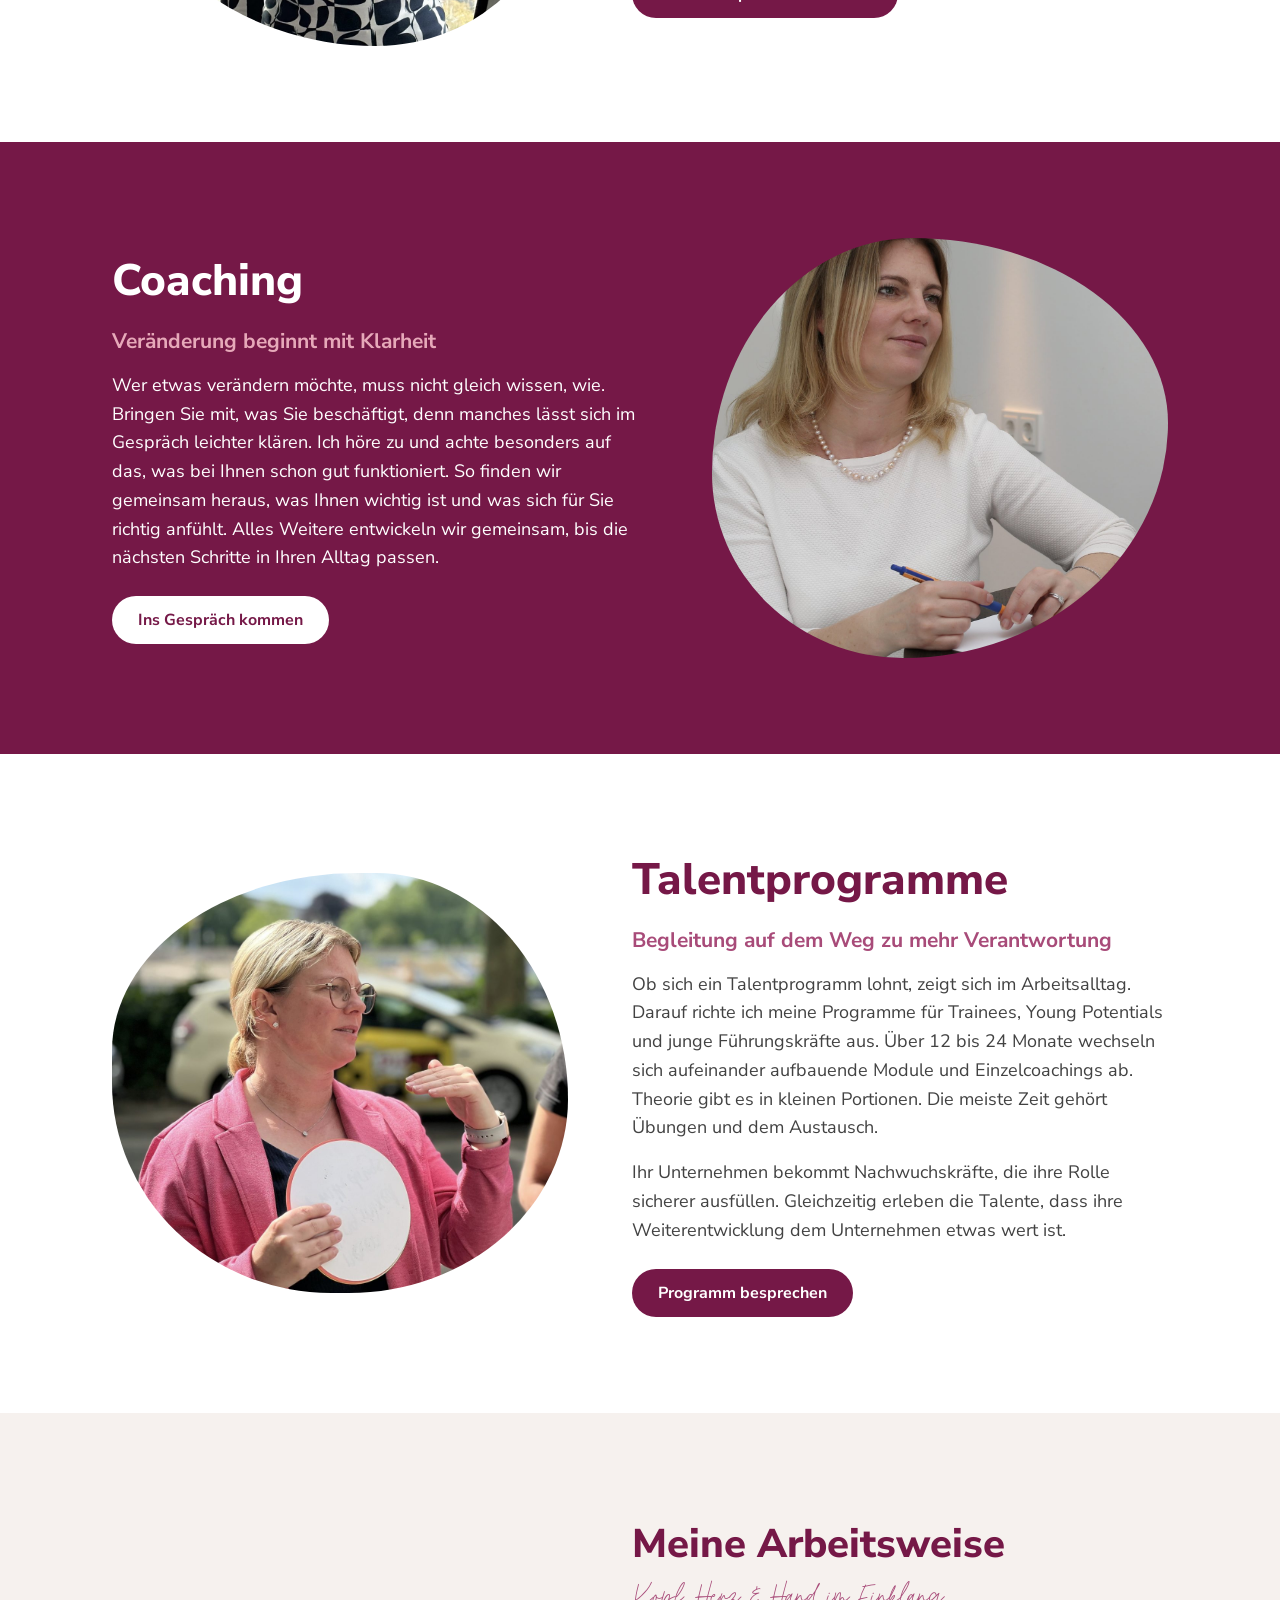
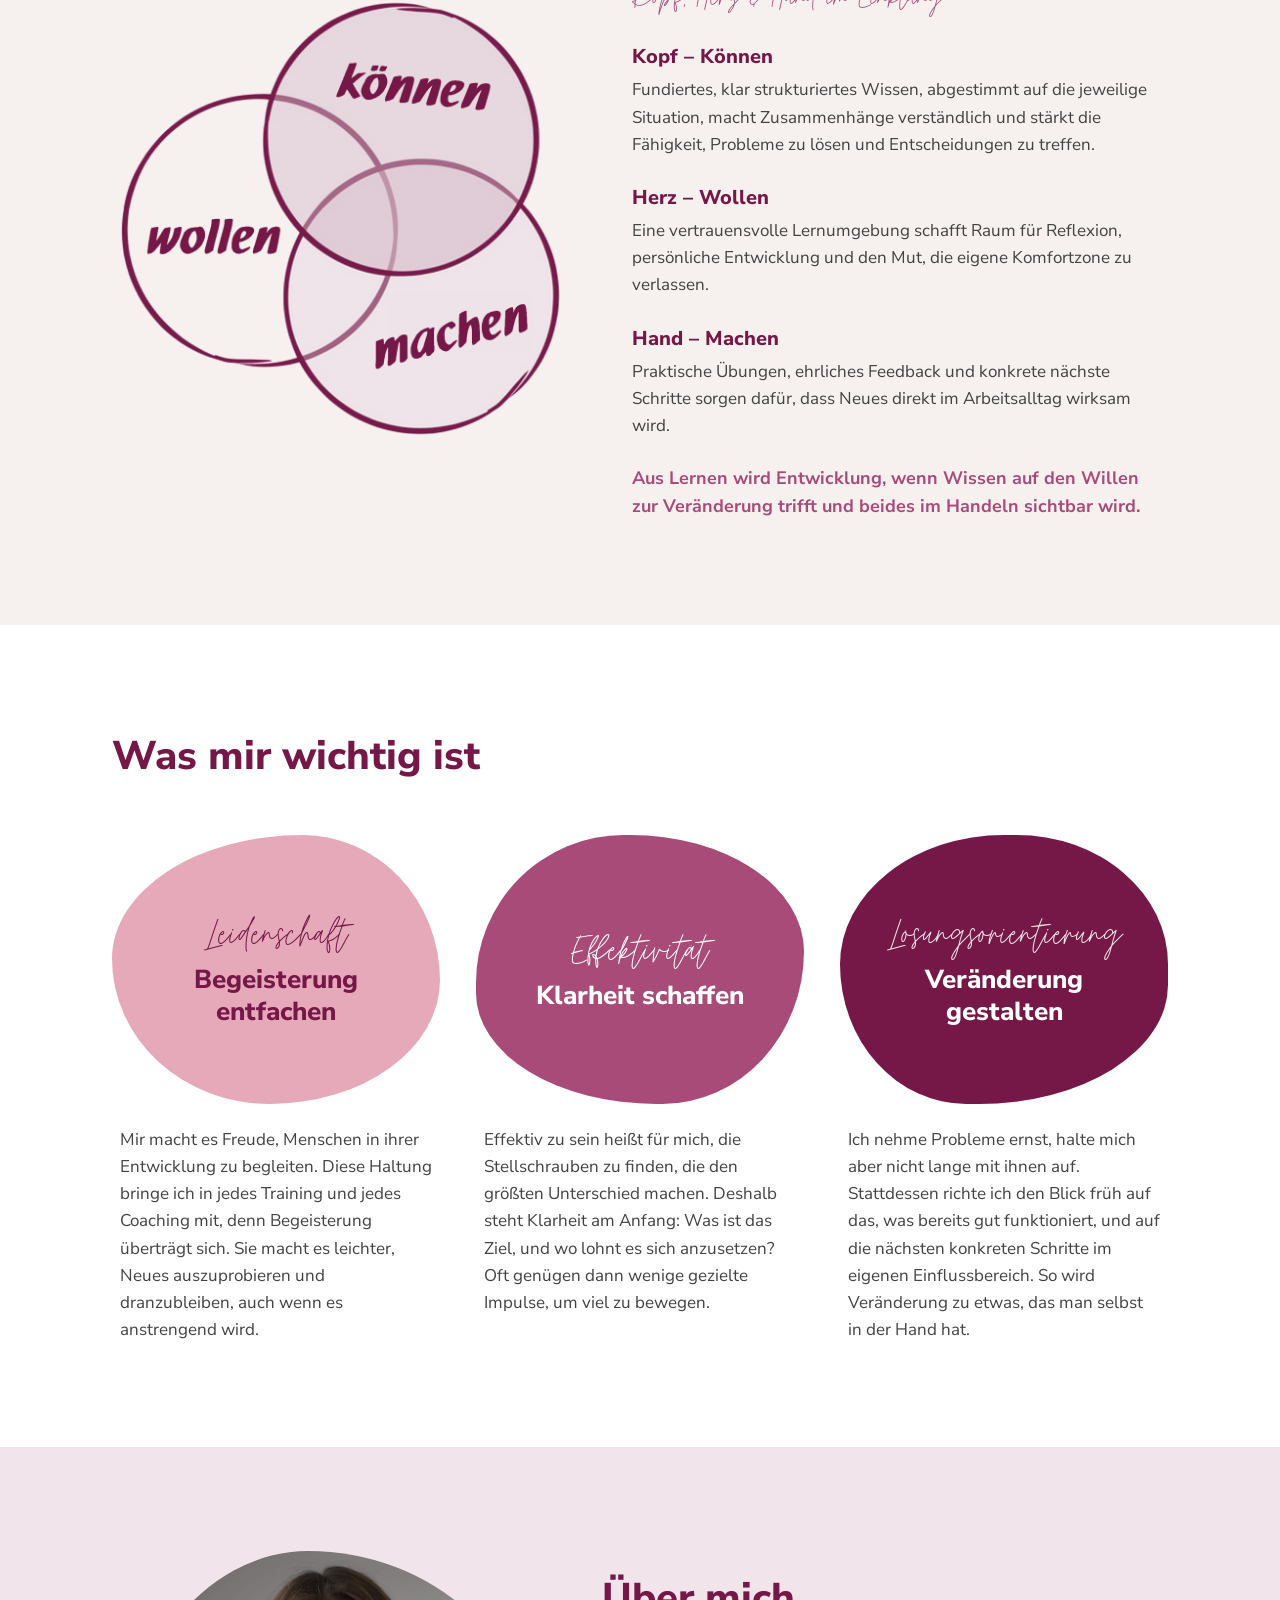
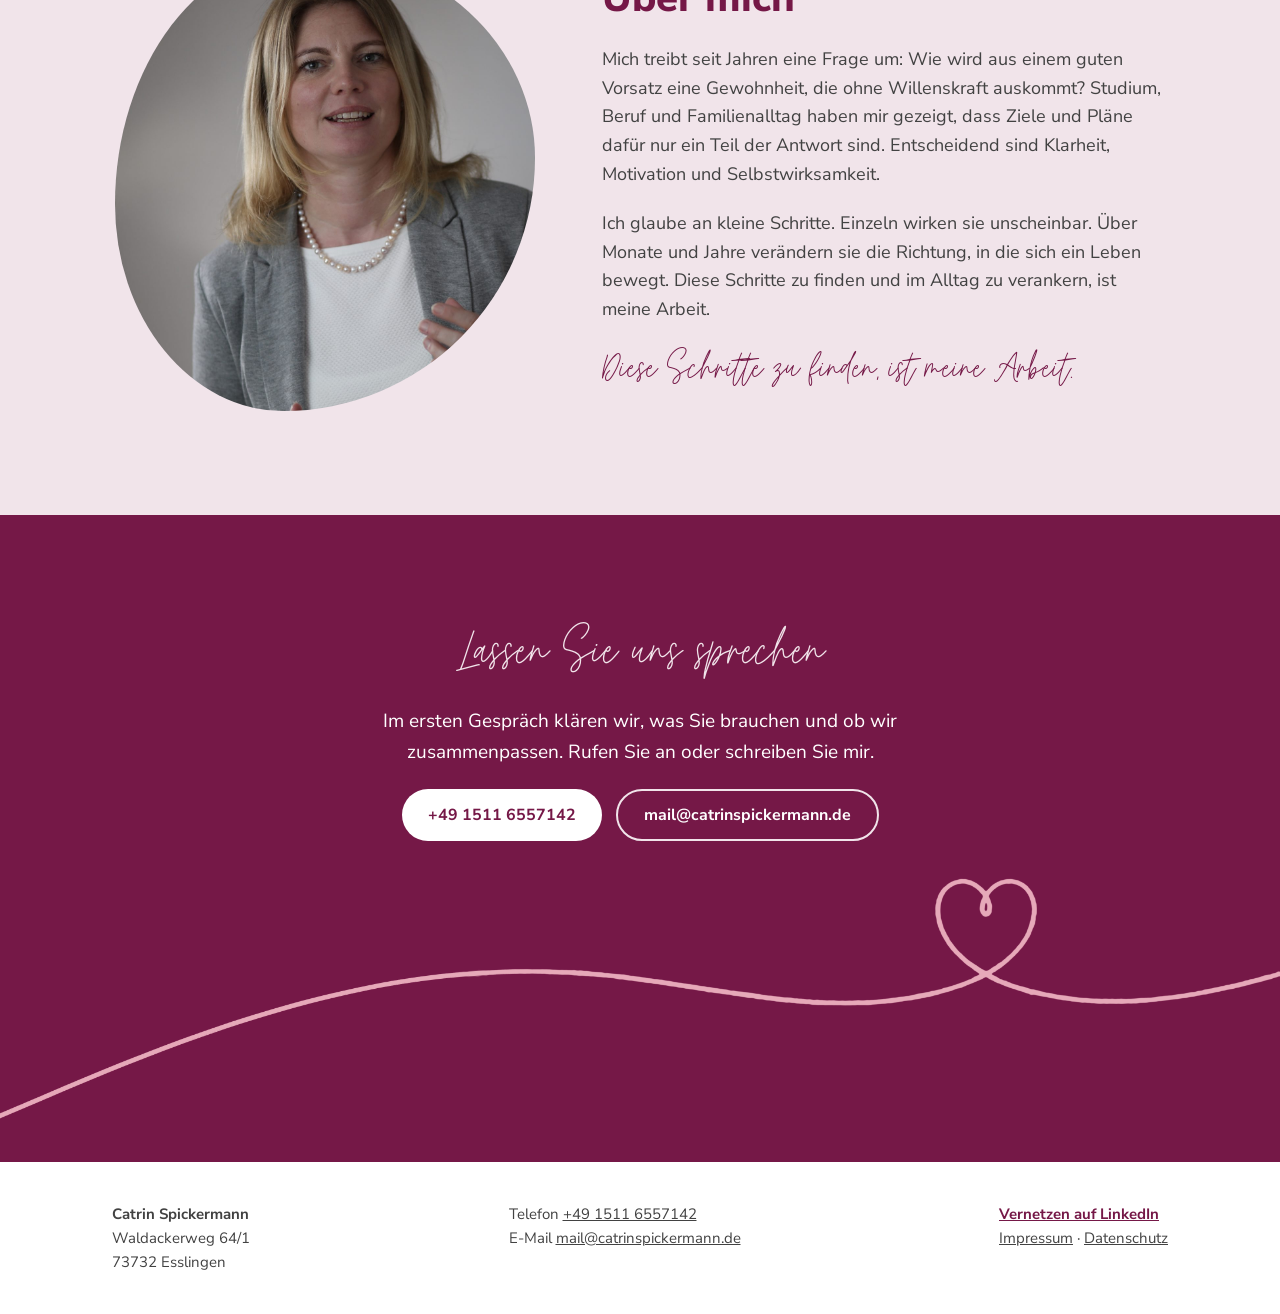
==== commit 8401edc2: "Neue Website: Startseite, Impressum, Datenschutz, Bilder und Schriften Ersetzt die alte index.html m" ====
--- a/index.html
+++ b/index.html
@@ -1,160 +1,167 @@
-<!DOCTYPE html>
+<!doctype html>
 <html lang="de">
 <head>
-<meta charset="UTF-8">
-<meta name="viewport" content="width=device-width, initial-scale=1.0">
-<title>Catrin Spickermann – Training, Coaching &amp; Talentprogramme</title>
-<link rel="preconnect" href="https://fonts.googleapis.com">
-<link rel="preconnect" href="https://fonts.gstatic.com" crossorigin>
-<link href="https://fonts.googleapis.com/css2?family=Caveat:wght@600;700&family=Crimson+Text:ital@0;1&family=Quicksand:wght@400;500;600;700&display=swap" rel="stylesheet">
-<link rel="stylesheet" href="style.css">
+<meta charset="utf-8">
+<meta name="viewport" content="width=device-width, initial-scale=1">
+<title>Catrin Spickermann – Training, Coaching und Talentprogramme</title>
+<meta name="description" content="Ich begleite Menschen und Unternehmen dabei, Klarheit zu gewinnen, Potenziale zu entfalten und Veränderungen nachhaltig in den Arbeitsalltag zu integrieren.">
+<link rel="icon" href="bilder/logo.png">
+<style>
+@font-face{font-family:"Nunito Sans";src:url(schriften/nunito-sans.woff2) format("woff2");font-weight:200 1000;font-display:swap}
+@font-face{font-family:MoonTime;src:url(schriften/moontime.woff) format("woff");font-display:swap}
+html{scroll-behavior:smooth}
+body{margin:0}
+a{color:#751847}a:hover{color:#a84b79}
+img{max-width:100%}
+@media (max-width:700px){
+ h1{font-size:38px!important}
+ h2{font-size:32px!important}
+ section{padding-top:64px!important;padding-bottom:64px!important}
+ nav{gap:14px!important}
+ header img{height:48px!important}
+}
+</style>
 </head>
 <body>
-
-<header class="site-header">
-  <div class="header-inner">
-    <div class="logo">
-      <span class="logo-text">
-        <span class="logo-name">Catrin Spickermann</span>
-        <span class="logo-tagline">Training, Coaching &amp; Talentprogramme</span>
-      </span>
-    </div>
-    <nav>
-      <a href="#angebot">Training, Coaching &amp; Talentprogramme</a>
-      <a href="#kontakt">Kontakt</a>
-    </nav>
-  </div>
+<div style="width: 100%; font-family: 'Nunito Sans', sans-serif; color: #424242; background: #f6f1ee">
+<header style="background: #f6f1ee; padding: 20px 0">
+<div style="max-width: 1120px; margin: 0 auto; padding: 0 32px; box-sizing: border-box">
+<div style="display: flex; flex-wrap: wrap; align-items: center; justify-content: space-between; gap: 20px">
+<img src="bilder/logo.png" alt="Catrin Spickermann – Training, Coaching und Talentprogramme" style="height: 64px; width: auto">
+<nav aria-label="Hauptnavigation" style="display: flex; flex-wrap: wrap; align-items: center; gap: 26px; font-size: 16px; font-weight: 700">
+<a href="#training" style="color: #424242; text-decoration: none">Angebote</a>
+<a href="#arbeitsweise" style="color: #424242; text-decoration: none">Arbeitsweise</a>
+<a href="#ueber-mich" style="color: #424242; text-decoration: none">Über mich</a>
+<a href="#kontakt" style="display: inline-flex; align-items: center; min-height: 44px; padding: 0 22px; border-radius: 999px; background: #751847; color: #ffffff; text-decoration: none">Kontakt</a>
+</nav>
+</div>
+</div>
 </header>
-
-<section class="hero">
-  <img class="hero-image" src="[data-uri]" alt="Portrait Catrin Spickermann">
-  <div class="hero-caption">
-    <span class="hero-name">Catrin Spickermann</span>
-    <span class="hero-crumb">Training, Coaching &amp; Talentprogramme</span>
-  </div>
+<section style="background: #751847; padding: 88px 0 40px">
+<div style="max-width: 1120px; margin: 0 auto; padding: 0 32px; box-sizing: border-box">
+<div style="display: flex; flex-wrap: wrap; align-items: center; gap: 56px">
+<div style="flex: 1 1 480px; display: flex; flex-direction: column; gap: 22px">
+<p style="margin: 0; font-family: MoonTime, cursive; font-size: 46px; line-height: 1.2; color: #e6a9b9">Ich glaube an kleine Schritte.</p>
+<h1 style="margin: 0; font-size: 56px; line-height: 1.1; font-weight: 800; color: #ffffff">Kleine Veränderung – große Wirkung</h1>
+<p style="margin: 0; font-size: 20px; line-height: 1.55; font-weight: 700; color: #f1e4ea">Ich begleite Menschen und Unternehmen dabei, Klarheit zu gewinnen, Potenziale zu entfalten und Veränderungen nachhaltig in den Arbeitsalltag zu integrieren.</p>
+<p style="margin: 0; font-size: 18px; line-height: 1.6; color: #ffffff; max-width: 620px">Ob im Training, im Coaching oder in Talentprogrammen: Ich gestalte Lernräume, in denen fundierte Modelle auf den Alltag treffen. Hier wird sichtbar, welche Veränderungen anstehen und wo schon kleine Anpassungen viel bewirken.</p>
+<div style="display: flex; flex-wrap: wrap; gap: 14px; padding-top: 8px">
+<a href="#training" style="display: inline-flex; align-items: center; min-height: 48px; padding: 0 26px; border-radius: 999px; background: #ffffff; color: #751847; font-weight: 700; font-size: 16px; text-decoration: none">Angebote ansehen</a>
+</div>
+</div>
+<div style="flex: 1 1 360px; display: flex; justify-content: center"><div style="width: 100%; max-width: 500px; height: 480px; border-radius: 58% 42% 46% 54% / 48% 56% 44% 52%; overflow: hidden"><img src="bilder/hero.jpg" alt="Catrin Spickermann am Flipchart im Training" style="width: 100%; height: 100%; object-fit: cover; object-position: 92% 30%; display: block"></div></div>
+</div>
+<div style="padding-top: 56px"><div aria-hidden="true" style="display: flex; align-items: center; gap: 10px"><div style="width: 10px; height: 10px; border-radius: 50%; background: #ffffff"></div><div style="width: 13px; height: 13px; border-radius: 50%; background: #ffffff"></div><div style="width: 16px; height: 16px; border-radius: 50%; background: #f1e4ea"></div><div style="width: 20px; height: 20px; border-radius: 50%; background: #f1e4ea"></div><div style="width: 25px; height: 25px; border-radius: 50%; background: #e6a9b9"></div><div style="width: 30px; height: 30px; border-radius: 50%; background: #e6a9b9"></div><div style="width: 36px; height: 36px; border-radius: 50%; background: #a84b79"></div><div style="width: 42px; height: 42px; border-radius: 50%; background: #a84b79"></div></div></div>
+</div>
 </section>
-
-<section class="intro" id="angebot">
-  <h1>Kleine Veränderung – große Wirkung</h1>
-  <p>
-    Veränderung im Arbeitsalltag gelingt selten durch ein spontanes Gespräch oder ein isoliertes Training.
-    Ohne dass es immer wieder aufgegriffen wird, verschwindet das meiste davon so schnell, wie es kam.
-    Dabei reicht oft schon der eine richtige nächste Schritt, der auch durchgehalten wird.
-    Ich entwickle mit Ihnen Formate, die Wissen direkt mit diesem Schritt verbinden:
-    Was gelernt wird, wird sofort auf den eigenen Alltag abgestimmt – nicht erst Wochen später.
-  </p>
-
-  <div class="teaser-row">
-    <div class="teaser">
-      <h3>Training</h3>
-      <p>Vermittlung von Wissen und Methoden, die sich direkt im Arbeitsalltag anwenden lassen.</p>
-      <a href="#training">Mehr erfahren</a>
-    </div>
-    <div class="teaser">
-      <h3>Coaching</h3>
-      <p>Individuelle Begleitung bei konkreten Fragestellungen und Entscheidungen.</p>
-      <a href="#coaching">Mehr erfahren</a>
-    </div>
-    <div class="teaser">
-      <h3>Talentprogramme</h3>
-      <p>Kontinuierliche Entwicklung von Nachwuchskräften über einen längeren Zeitraum, mit wiederkehrenden Lern- und Reflexionsphasen.</p>
-      <a href="#talentprogramme">Mehr erfahren</a>
-    </div>
-  </div>
+<img src="bilder/herzlinie-rose.png" alt="" aria-hidden="true" style="background: #751847; display: block; width: 100%; height: auto; padding-top: 12px">
+<section id="training" style="background: #ffffff; padding: 96px 0">
+<div style="max-width: 1120px; margin: 0 auto; padding: 0 32px; box-sizing: border-box">
+<div style="display: flex; flex-wrap: wrap; align-items: center; gap: 64px">
+<div style="flex: 1 1 380px; display: flex; justify-content: center"><div style="width: 100%; max-width: 480px; height: 420px; border-radius: 52% 48% 42% 58% / 46% 54% 46% 54%; overflow: hidden"><img src="bilder/training.jpg" alt="Catrin Spickermann am Fenster in einem Seminarraum" style="width: 100%; height: 100%; object-fit: cover; object-position: center 25%; display: block"></div></div><div style="flex: 1 1 460px; display: flex; flex-direction: column; gap: 16px">
+<h2 style="margin: 0; font-size: 44px; font-weight: 800; color: #751847">Training</h2>
+<p style="margin: 0; font-size: 21px; font-weight: 700; color: #a84b79">Weiterentwicklung statt reiner Wissensvermittlung</p>
+<p style="margin: 0; font-size: 18px; line-height: 1.6; color: #424242">Jedes Training beginnt mit einem Gespräch darüber, was Ihre Organisation braucht. Daraus entwickle ich ein Konzept, das Inhalte und Übungen auf Ihre Führungskräfte und Mitarbeitenden abstimmt. Zwischen den Modulen erproben die Teilnehmenden Neues im Arbeitsalltag. Ihre Erfahrungen fließen in die nächste Einheit ein.</p>
+<div style="padding-top: 8px"><a href="mailto:mail@catrinspickermann.de?subject=Anfrage%20Training" style="display: inline-flex; align-items: center; min-height: 48px; padding: 0 26px; border-radius: 999px; background: #751847; color: #ffffff; font-weight: 700; font-size: 16px; text-decoration: none; align-self: flex-start">Erstes Gespräch vereinbaren</a></div>
+</div>
+</div>
+</div>
+</section><section id="coaching" style="background: #751847; padding: 96px 0">
+<div style="max-width: 1120px; margin: 0 auto; padding: 0 32px; box-sizing: border-box">
+<div style="display: flex; flex-wrap: wrap; align-items: center; gap: 64px">
+<div style="flex: 1 1 460px; display: flex; flex-direction: column; gap: 16px">
+<h2 style="margin: 0; font-size: 44px; font-weight: 800; color: #ffffff">Coaching</h2>
+<p style="margin: 0; font-size: 21px; font-weight: 700; color: #e6a9b9">Veränderung beginnt mit Klarheit</p>
+<p style="margin: 0; font-size: 18px; line-height: 1.6; color: #ffffff">Wer etwas verändern möchte, muss nicht gleich wissen, wie. Bringen Sie mit, was Sie beschäftigt, denn manches lässt sich im Gespräch leichter klären. Ich höre zu und achte besonders auf das, was bei Ihnen schon gut funktioniert. So finden wir gemeinsam heraus, was Ihnen wichtig ist und was sich für Sie richtig anfühlt. Alles Weitere entwickeln wir gemeinsam, bis die nächsten Schritte in Ihren Alltag passen.</p>
+<div style="padding-top: 8px"><a href="mailto:mail@catrinspickermann.de?subject=Anfrage%20Coaching" style="display: inline-flex; align-items: center; min-height: 48px; padding: 0 26px; border-radius: 999px; background: #ffffff; color: #751847; font-weight: 700; font-size: 16px; text-decoration: none; align-self: flex-start">Ins Gespräch kommen</a></div>
+</div><div style="flex: 1 1 380px; display: flex; justify-content: center"><div style="width: 100%; max-width: 480px; height: 420px; border-radius: 44% 56% 58% 42% / 56% 44% 56% 44%; overflow: hidden"><img src="bilder/coaching.jpg" alt="Catrin Spickermann im Gespräch, zuhörend am Tisch" style="width: 100%; height: 100%; object-fit: cover; object-position: center 30%; display: block"></div></div>
+</div>
+</div>
+</section><section id="talentprogramme" style="background: #ffffff; padding: 96px 0">
+<div style="max-width: 1120px; margin: 0 auto; padding: 0 32px; box-sizing: border-box">
+<div style="display: flex; flex-wrap: wrap; align-items: center; gap: 64px">
+<div style="flex: 1 1 380px; display: flex; justify-content: center"><div style="width: 100%; max-width: 480px; height: 420px; border-radius: 56% 44% 50% 50% / 44% 56% 48% 52%; overflow: hidden"><img src="bilder/talent.jpg" alt="Catrin Spickermann leitet eine Übung im Freien" style="width: 100%; height: 100%; object-fit: cover; object-position: center 30%; display: block"></div></div><div style="flex: 1 1 460px; display: flex; flex-direction: column; gap: 16px">
+<h2 style="margin: 0; font-size: 44px; font-weight: 800; color: #751847">Talentprogramme</h2>
+<p style="margin: 0; font-size: 21px; font-weight: 700; color: #a84b79">Begleitung auf dem Weg zu mehr Verantwortung</p>
+<p style="margin: 0; font-size: 18px; line-height: 1.6; color: #424242">Ob sich ein Talentprogramm lohnt, zeigt sich im Arbeitsalltag. Darauf richte ich meine Programme für Trainees, Young Potentials und junge Führungskräfte aus. Über 12 bis 24 Monate wechseln sich aufeinander aufbauende Module und Einzelcoachings ab. Theorie gibt es in kleinen Portionen. Die meiste Zeit gehört Übungen und dem Austausch.</p><p style="margin: 0; font-size: 18px; line-height: 1.6; color: #424242">Ihr Unternehmen bekommt Nachwuchskräfte, die ihre Rolle sicherer ausfüllen. Gleichzeitig erleben die Talente, dass ihre Weiterentwicklung dem Unternehmen etwas wert ist.</p>
+<div style="padding-top: 8px"><a href="mailto:mail@catrinspickermann.de?subject=Anfrage%20Talentprogramme" style="display: inline-flex; align-items: center; min-height: 48px; padding: 0 26px; border-radius: 999px; background: #751847; color: #ffffff; font-weight: 700; font-size: 16px; text-decoration: none; align-self: flex-start">Programm besprechen</a></div>
+</div>
+</div>
+</div>
 </section>
-
-<section class="ueber-mich" id="ueber-mich">
-  <h2>Über mich</h2>
-  <img class="section-image" src="[data-uri]" alt="Catrin Spickermann im Gespräch vor einem Flipchart">
-  <p>
-    Mich treibt eine Frage seit Jahren um: Wie gelingt Veränderung im Alltag wirklich?
-    Nicht als gutes Vorhaben, sondern als Verhalten, das bleibt.
-    Aus Studium, Beruf und Familienalltag weiß ich: Zeitmanagement und konkrete Ziele sind nur ein Teil der Antwort.
-    Entscheidend sind Motivation, Sinn und das Vertrauen in die eigene Selbstwirksamkeit.
-    Genau daran arbeite ich heute mit Menschen: Es geht um spürbare Entlastung und wirksame Weiterentwicklung im Arbeitsalltag.
-    Dafür entstehen aus Klarheit individuelle nächste Schritte, die zu den Menschen und ihrer Situation passen und in Routinen überführt werden.
-    So entstehen Formate, die Menschen stärken und Unternehmen entlasten – vom Training bis zum Traineeprogramm.
-  </p>
-
-  <div class="value-row">
-    <div class="value">
-      <p class="eyebrow">Leidenschaft –</p>
-      <h3>Begeisterung entfachen</h3>
-      <p>Leidenschaft ist der Motor, der mich und uns alle antreibt, die Dinge zu tun, die wir lieben. Sie gibt uns Energie, uns intensiv mit den Themen und Projekten zu beschäftigen, die uns am Herzen liegen. Ja, mir sind meine Mitmenschen wirklich wichtig. Es ist die Leidenschaft für ihre Weiterentwicklung und Potenzialentfaltung, die mich motiviert, jeden Tag mein Bestes zu geben und echte Veränderungen zu bewirken.</p>
-    </div>
-    <div class="value">
-      <p class="eyebrow">Effektivität –</p>
-      <h3>Wirksam handeln</h3>
-      <p>Effektiv sein bedeutet für mich, die richtigen Dinge zur passenden Zeit zu tun und so mit ausgewählten Maßnahmen den größtmöglichen Nutzen zu erzielen. Wir sind dann wirksam, wenn wir die Stellschrauben identifizieren, die den größten Einfluss auf unsere Zielerreichung haben und dann bewusst Prioritäten setzen. Oft reichen die richtigen kleinen Veränderungen aus, um langfristig große Veränderungen zu bewirken.</p>
-    </div>
-    <div class="value">
-      <p class="eyebrow">Lösungsorientierung –</p>
-      <h3>Herausforderungen meistern</h3>
-      <p>Gespräche, die sich zu lange um Probleme drehen, empfinde ich als anstrengend und wenig hilfreich. Ich versuche Gespräche so zu führen, dass der Blick so schnell wie möglich in Richtung Lösung gerichtet wird. Ich lege den Fokus bewusst auf die Dinge, die in unserem Einflussbereich liegen und konzentriere mich auf die nächsten Schritte, die nötig sind, um die Herausforderungen zu meistern und Veränderungen zu ermöglichen.</p>
-    </div>
-  </div>
+<section id="arbeitsweise" style="background: #f6f1ee; padding: 104px 0">
+<div style="max-width: 1120px; margin: 0 auto; padding: 0 32px; box-sizing: border-box">
+<div style="display: flex; flex-wrap: wrap; align-items: center; gap: 64px">
+<div style="flex: 1 1 380px; display: flex; justify-content: center"><img src="bilder/kopf-herz-hand.png" alt="Drei überlappende Kreise: wollen, können, machen" style="width: 100%; max-width: 440px; height: auto"></div>
+<div style="flex: 1 1 460px; display: flex; flex-direction: column; gap: 26px">
+<div style="display: flex; flex-direction: column; gap: 6px"><h2 style="margin: 0; font-size: 40px; font-weight: 800; color: #751847">Meine Arbeitsweise</h2><p style="margin: 0; font-family: MoonTime, cursive; font-size: 34px; line-height: 1.2; color: #a84b79">Kopf, Herz &amp; Hand im Einklang</p></div>
+<div style="display: flex; flex-direction: column; gap: 6px"><h3 style="margin: 0; font-size: 20px; font-weight: 800; color: #751847">Kopf – Können</h3><p style="margin: 0; font-size: 17px; line-height: 1.6; color: #424242">Fundiertes, klar strukturiertes Wissen, abgestimmt auf die jeweilige Situation, macht Zusammenhänge verständlich und stärkt die Fähigkeit, Probleme zu lösen und Entscheidungen zu treffen.</p></div><div style="display: flex; flex-direction: column; gap: 6px"><h3 style="margin: 0; font-size: 20px; font-weight: 800; color: #751847">Herz – Wollen</h3><p style="margin: 0; font-size: 17px; line-height: 1.6; color: #424242">Eine vertrauensvolle Lernumgebung schafft Raum für Reflexion, persönliche Entwicklung und den Mut, die eigene Komfortzone zu verlassen.</p></div><div style="display: flex; flex-direction: column; gap: 6px"><h3 style="margin: 0; font-size: 20px; font-weight: 800; color: #751847">Hand – Machen</h3><p style="margin: 0; font-size: 17px; line-height: 1.6; color: #424242">Praktische Übungen, ehrliches Feedback und konkrete nächste Schritte sorgen dafür, dass Neues direkt im Arbeitsalltag wirksam wird.</p></div>
+<p style="margin: 0; font-size: 18px; line-height: 1.55; font-weight: 700; color: #a84b79">Aus Lernen wird Entwicklung, wenn Wissen auf den Willen zur Veränderung trifft und beides im Handeln sichtbar wird.</p>
+</div>
+</div>
+</div>
 </section>
-
-<section class="arbeitsweise" id="arbeitsweise">
-  <h2>Meine Arbeitsweise</h2>
-  <p class="subtitle">Kopf, Herz &amp; Hand im Einklang</p>
-
-  <div class="khh-layout">
-  <img class="khh-image" src="[data-uri]" alt="Venn-Diagramm: Kopf (Können), Herz (Wollen), Hand (Machen)">
-
-  <div class="khh-text">
-    <div class="khh-block">
-      <h3>Kopf – KÖNNEN</h3>
-      <p>In meinen Trainings vermittle ich fundiertes Wissen, das logisch strukturiert und auf die Anforderungen und Bedürfnisse der Teilnehmenden zugeschnitten ist. Mein Ziel ist es, die Problemlösungsfähigkeiten der Teilnehmenden zu stärken und ihre Entscheidungsfähigkeit zu verbessern.</p>
-    </div>
-    <div class="khh-block">
-      <h3>Herz – WOLLEN</h3>
-      <p>Ich schaffe eine unterstützende und motivierende Lernumgebung. In dieser vertrauensvollen Atmosphäre – einem "Safe Space" – können die Teilnehmenden persönliche Herausforderungen und Unsicherheiten offen ansprechen. Denn um unser Verhalten wirklich zu verändern, sind tiefgreifende Lernerfahrungen nötig, die nicht nur die fachliche, sondern auch persönliche und zwischenmenschliche Entwicklung fördern, die uns helfen, unsere Komfortzone zu verlassen.</p>
-    </div>
-    <div class="khh-block">
-      <h3>Hand – MACHEN</h3>
-      <p>Meine Trainings kombinieren kognitive, emotionale und praktische Elemente und berücksichtigen unterschiedliche Lernstile und Bedürfnisse. Die Transferwirksamkeit wird durch Coachings und Nachbereitungs-Impulse gefördert, um die Integration in den Arbeitsalltag zu unterstützen. Es gibt ausreichend Zeit, das neu Gelernte direkt anzuwenden. Praktische Übungen, Gespräche in Kleingruppen und der Fokus auf konkrete Fähigkeiten, die direkt angewendet werden können, sind wesentliche Bestandteile meiner Trainings. Feedback und positive Verstärkung gehören genauso dazu wie die konkrete Planung der nächsten Schritte nach dem Training.</p>
-    </div>
-  </div>
-  </div>
+<section style="background: #ffffff; padding: 104px 0">
+<div style="max-width: 1120px; margin: 0 auto; padding: 0 32px; box-sizing: border-box">
+<div style="display: flex; flex-direction: column; gap: 52px">
+<h2 style="margin: 0; font-size: 40px; font-weight: 800; color: #751847">Was mir wichtig ist</h2>
+<div style="display: grid; grid-template-columns: repeat(auto-fit, minmax(280px, 1fr)); gap: 36px"><div style="display: flex; flex-direction: column; gap: 22px">
+<div style="background: #e6a9b9; border-radius: 58% 42% 52% 48% / 46% 54% 46% 54%; aspect-ratio: 1 / 0.82; display: flex; flex-direction: column; align-items: center; justify-content: center; text-align: center; gap: 6px; padding: 28px; box-sizing: border-box">
+<p style="margin: 0; font-family: MoonTime, cursive; font-size: 42px; line-height: 1.1; color: #751847">Leidenschaft</p>
+<h3 style="margin: 0; font-size: 26px; line-height: 1.2; font-weight: 800; color: #751847">Begeisterung entfachen</h3>
+</div>
+<p style="margin: 0; padding: 0 8px; font-size: 17px; line-height: 1.6; color: #424242">Mir macht es Freude, Menschen in ihrer Entwicklung zu begleiten. Diese Haltung bringe ich in jedes Training und jedes Coaching mit, denn Begeisterung überträgt sich. Sie macht es leichter, Neues auszuprobieren und dranzubleiben, auch wenn es anstrengend wird.</p>
+</div><div style="display: flex; flex-direction: column; gap: 22px">
+<div style="background: #a84b79; border-radius: 46% 54% 44% 56% / 56% 44% 58% 42%; aspect-ratio: 1 / 0.82; display: flex; flex-direction: column; align-items: center; justify-content: center; text-align: center; gap: 6px; padding: 28px; box-sizing: border-box">
+<p style="margin: 0; font-family: MoonTime, cursive; font-size: 42px; line-height: 1.1; color: #ffffff">Effektivität</p>
+<h3 style="margin: 0; font-size: 26px; line-height: 1.2; font-weight: 800; color: #ffffff">Klarheit schaffen</h3>
+</div>
+<p style="margin: 0; padding: 0 8px; font-size: 17px; line-height: 1.6; color: #424242">Effektiv zu sein heißt für mich, die Stellschrauben zu finden, die den größten Unterschied machen. Deshalb steht Klarheit am Anfang: Was ist das Ziel, und wo lohnt es sich anzusetzen? Oft genügen dann wenige gezielte Impulse, um viel zu bewegen.</p>
+</div><div style="display: flex; flex-direction: column; gap: 22px">
+<div style="background: #751847; border-radius: 52% 48% 60% 40% / 50% 50% 46% 54%; aspect-ratio: 1 / 0.82; display: flex; flex-direction: column; align-items: center; justify-content: center; text-align: center; gap: 6px; padding: 28px; box-sizing: border-box">
+<p style="margin: 0; font-family: MoonTime, cursive; font-size: 42px; line-height: 1.1; color: #f1e4ea">Lösungsorientierung</p>
+<h3 style="margin: 0; font-size: 26px; line-height: 1.2; font-weight: 800; color: #ffffff">Veränderung gestalten</h3>
+</div>
+<p style="margin: 0; padding: 0 8px; font-size: 17px; line-height: 1.6; color: #424242">Ich nehme Probleme ernst, halte mich aber nicht lange mit ihnen auf. Stattdessen richte ich den Blick früh auf das, was bereits gut funktioniert, und auf die nächsten konkreten Schritte im eigenen Einflussbereich. So wird Veränderung zu etwas, das man selbst in der Hand hat.</p>
+</div></div>
+</div>
+</div>
 </section>
-
-<section class="training" id="training">
-  <h2>Training</h2>
-  <img class="section-image" src="[data-uri]" alt="Catrin Spickermann im Gespräch während eines Trainings">
-
-  <h3>Echte Veränderung statt reiner Wissensvermittlung</h3>
-  <p>
-    In der heutigen schnelllebigen und komplexen Arbeitswelt reichen traditionelle Zeit- und Selbstmanagement-Trainings nicht mehr aus.
-    Sie bieten zwar wertvolle Werkzeuge zur Strukturierung und Planung des Tagesablaufs, sie berücksichtigen jedoch selten die tieferliegenden psychologischen Faktoren, die das Verhalten und die Produktivität eines Einzelnen maßgeblich beeinflussen.
-    Ein ganzheitlicher Ansatz ist nötig, neben den Methoden und Tools braucht es:
-  </p>
-  <ul>
-    <li>Selbstreflexion und Selbstkenntnis</li>
-    <li>Motivation für lebenslanges Lernen</li>
-    <li>Spaß an und den Willen zur Veränderung</li>
-  </ul>
+<section id="ueber-mich" style="background: #f1e4ea; padding: 104px 0">
+<div style="max-width: 1120px; margin: 0 auto; padding: 0 32px; box-sizing: border-box">
+<div style="display: flex; flex-wrap: wrap; align-items: center; gap: 64px">
+<div style="flex: 1 1 340px; display: flex; justify-content: center"><div style="width: 100%; max-width: 420px; height: 460px; border-radius: 46% 54% 60% 40% / 55% 45% 55% 45%; overflow: hidden"><img src="bilder/ueber.jpg" alt="Porträt Catrin Spickermann" style="width: 100%; height: 100%; object-fit: cover; object-position: center 30%; display: block"></div></div>
+<div style="flex: 1 1 480px; display: flex; flex-direction: column; gap: 20px">
+<h2 style="margin: 0; font-size: 40px; font-weight: 800; color: #751847">Über mich</h2>
+<p style="margin: 0; font-size: 18px; line-height: 1.6; color: #424242">Mich treibt seit Jahren eine Frage um: Wie wird aus einem guten Vorsatz eine Gewohnheit, die ohne Willenskraft auskommt? Studium, Beruf und Familienalltag haben mir gezeigt, dass Ziele und Pläne dafür nur ein Teil der Antwort sind. Entscheidend sind Klarheit, Motivation und Selbstwirksamkeit.</p>
+<p style="margin: 0; font-size: 18px; line-height: 1.6; color: #424242">Ich glaube an kleine Schritte. Einzeln wirken sie unscheinbar. Über Monate und Jahre verändern sie die Richtung, in die sich ein Leben bewegt. Diese Schritte zu finden und im Alltag zu verankern, ist meine Arbeit.</p>
+<p style="margin: 0; font-family: MoonTime, cursive; font-size: 40px; line-height: 1.2; color: #751847">Diese Schritte zu finden, ist meine Arbeit.</p>
+</div>
+</div>
+</div>
 </section>
-
-<section class="coaching" id="coaching">
-  <h2>Coaching &amp; Begleitung</h2>
-  <p class="draft-note">[Platzhalter – Inhalt fehlt noch]</p>
-  <img class="section-image" src="[data-uri]